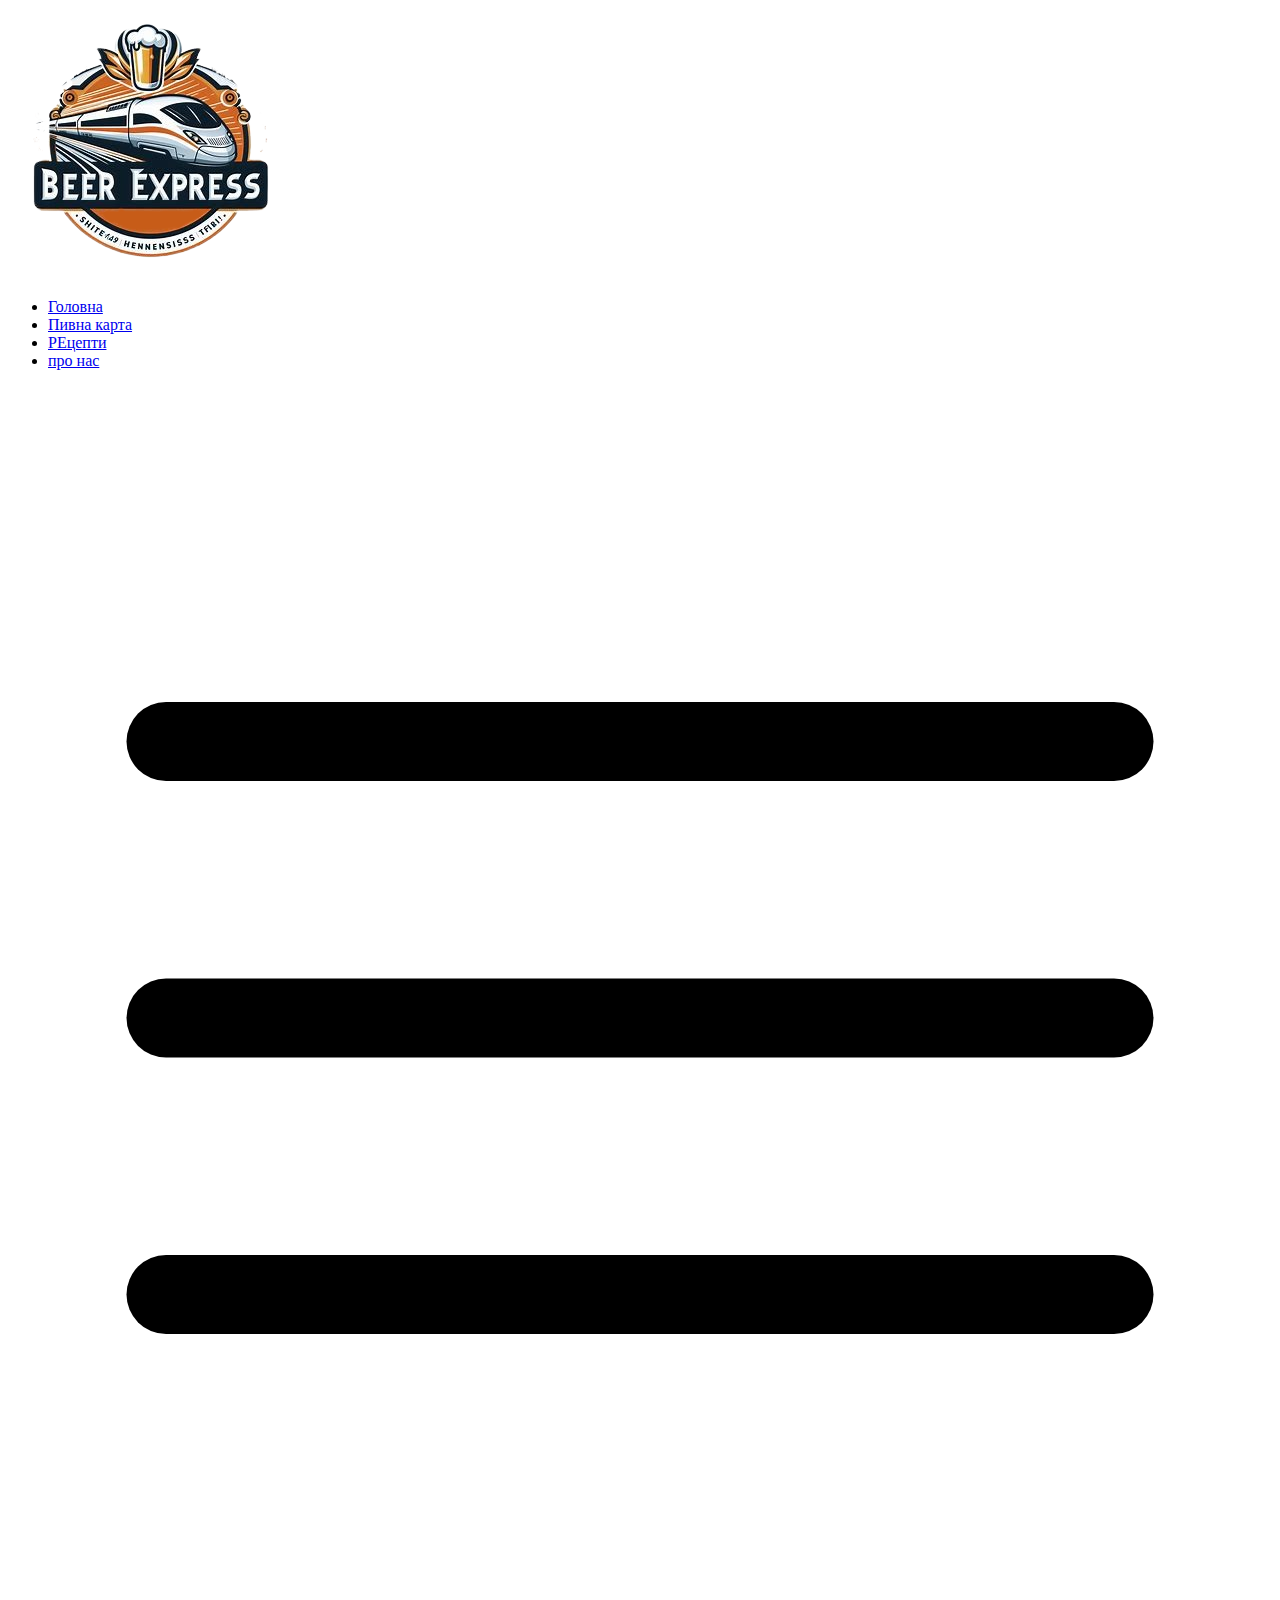
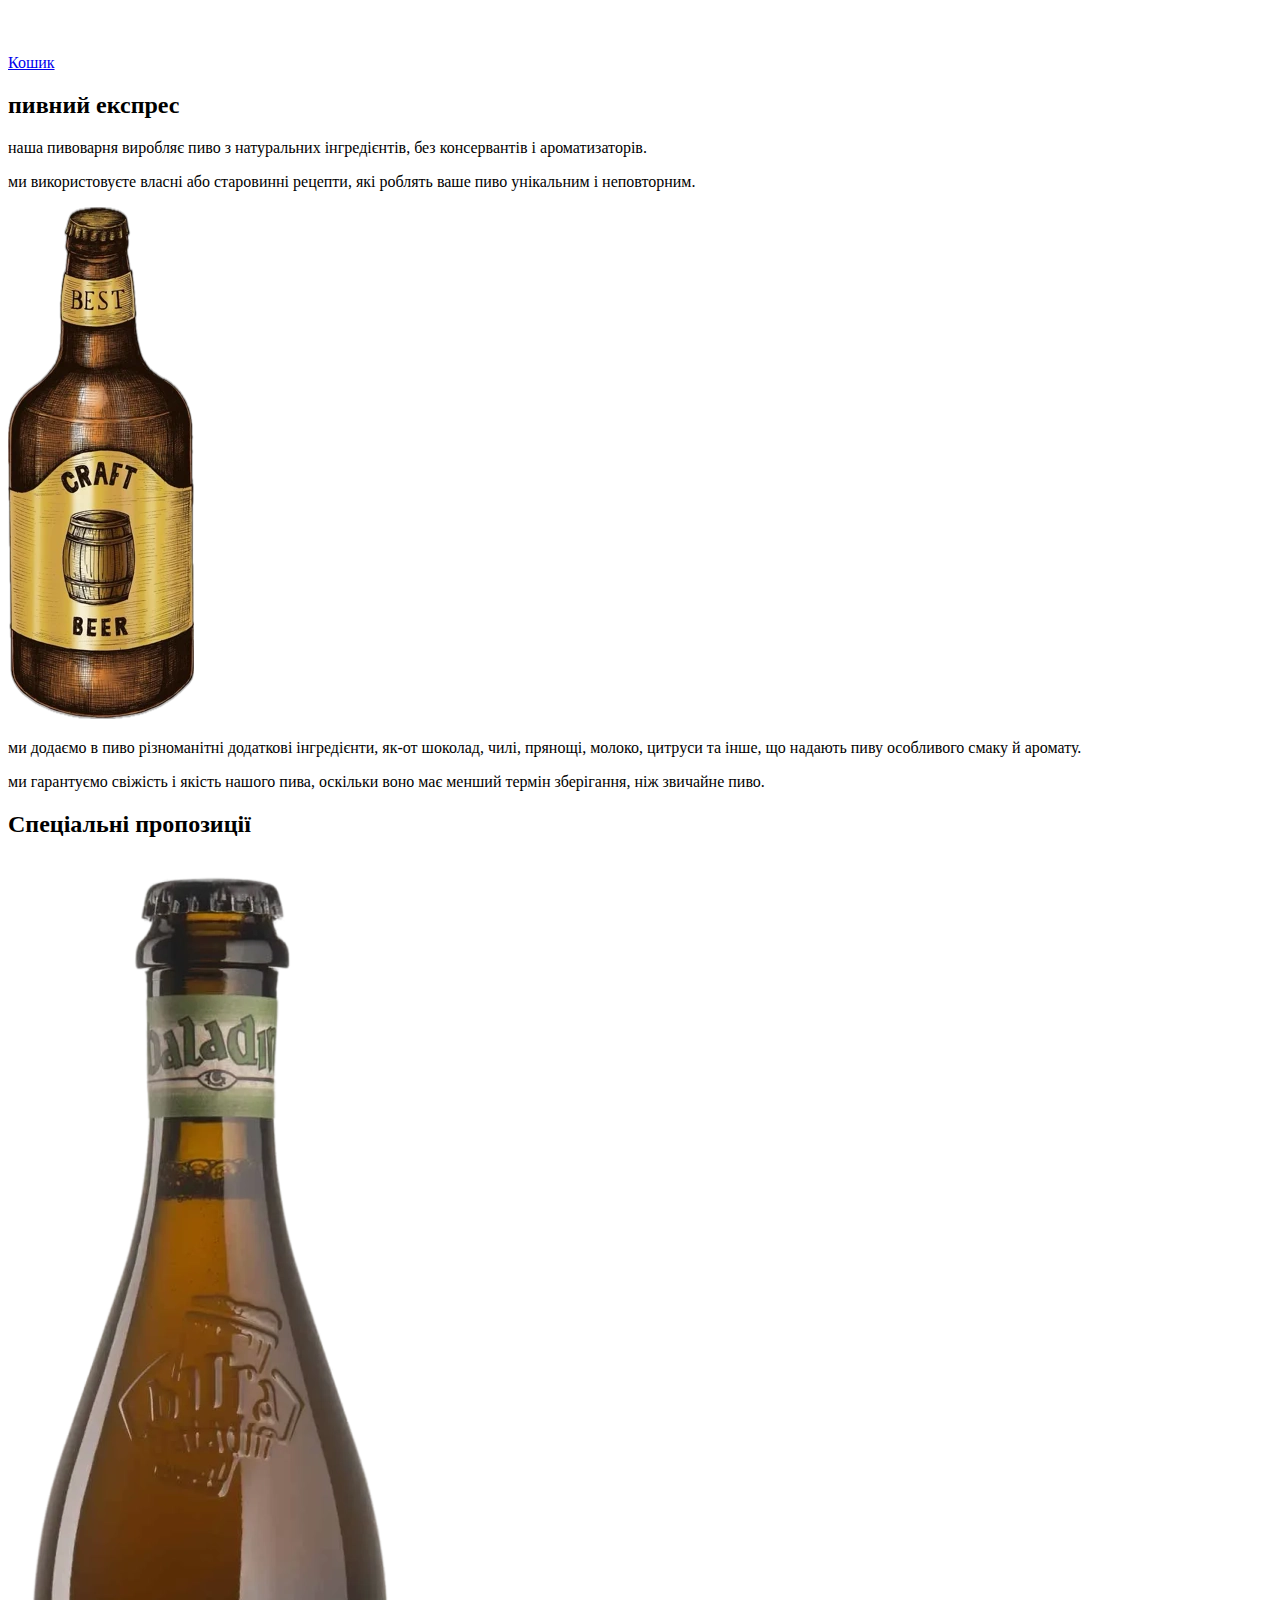
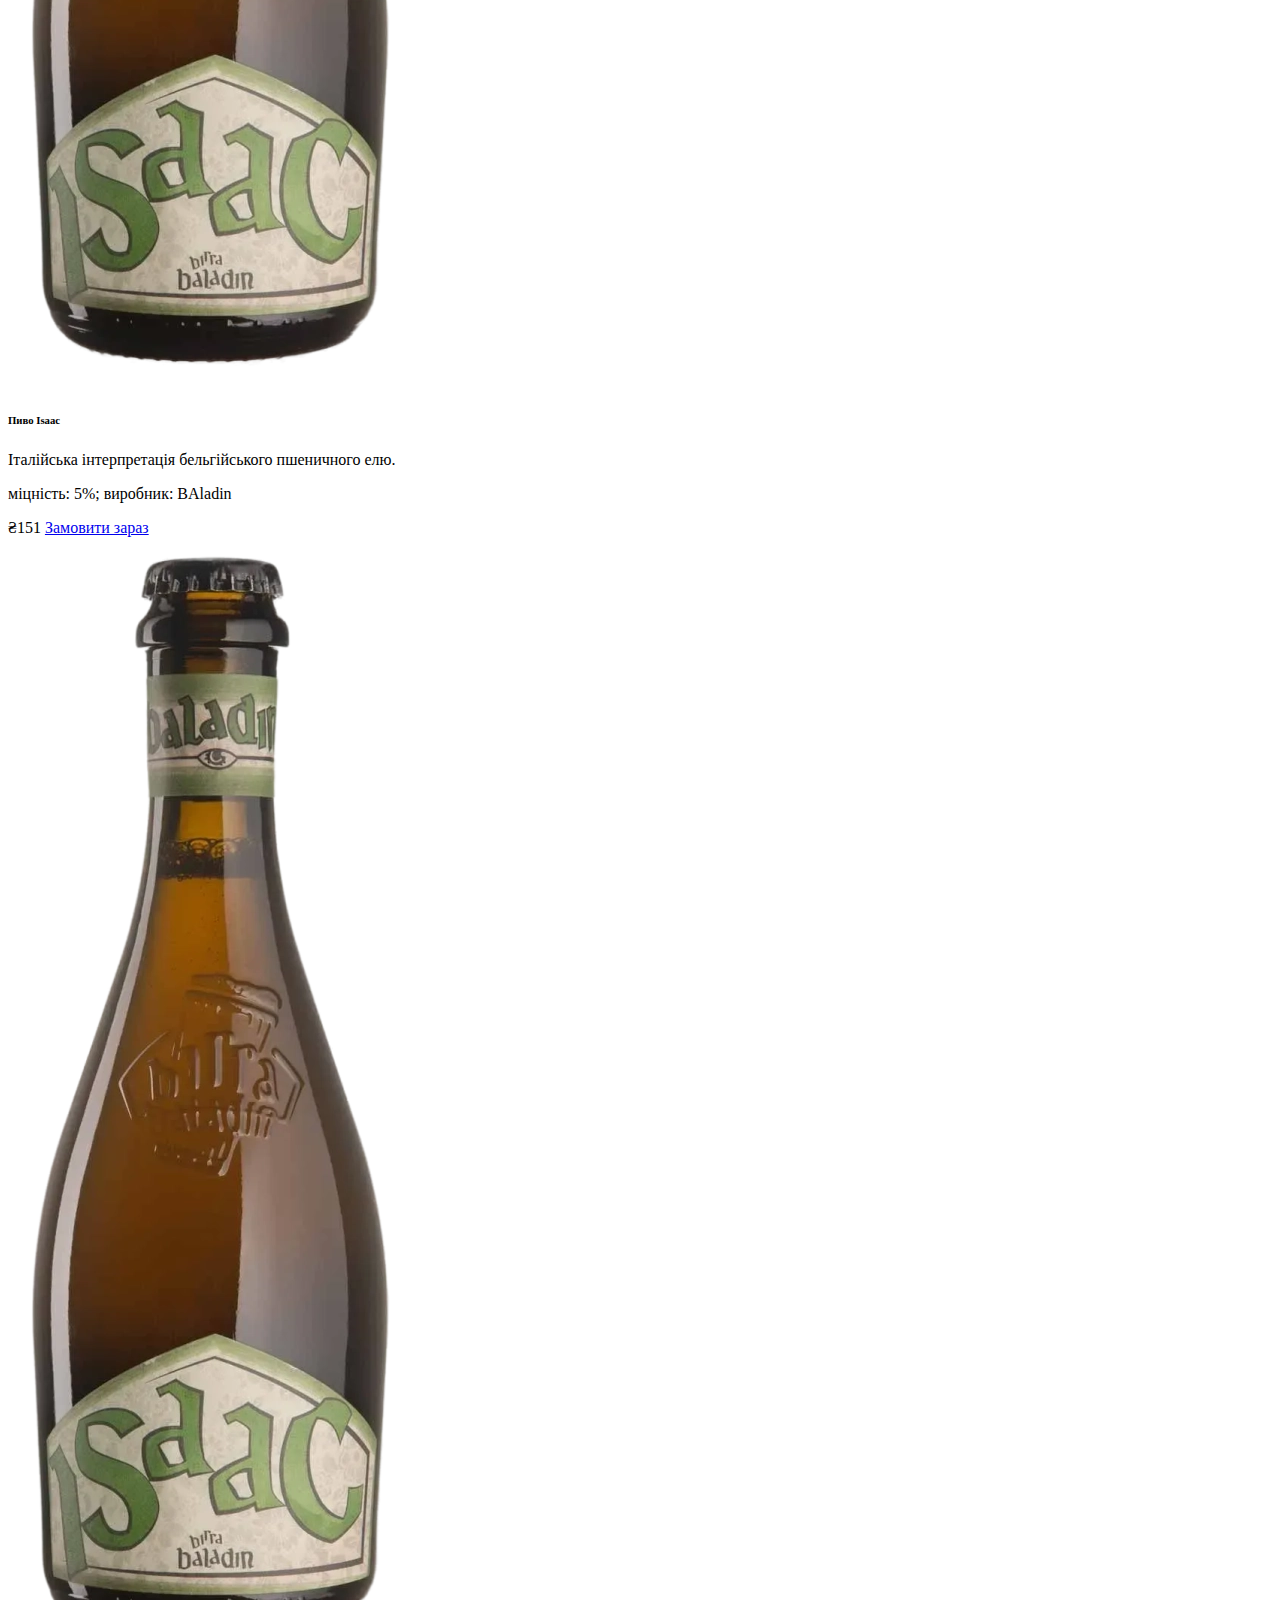
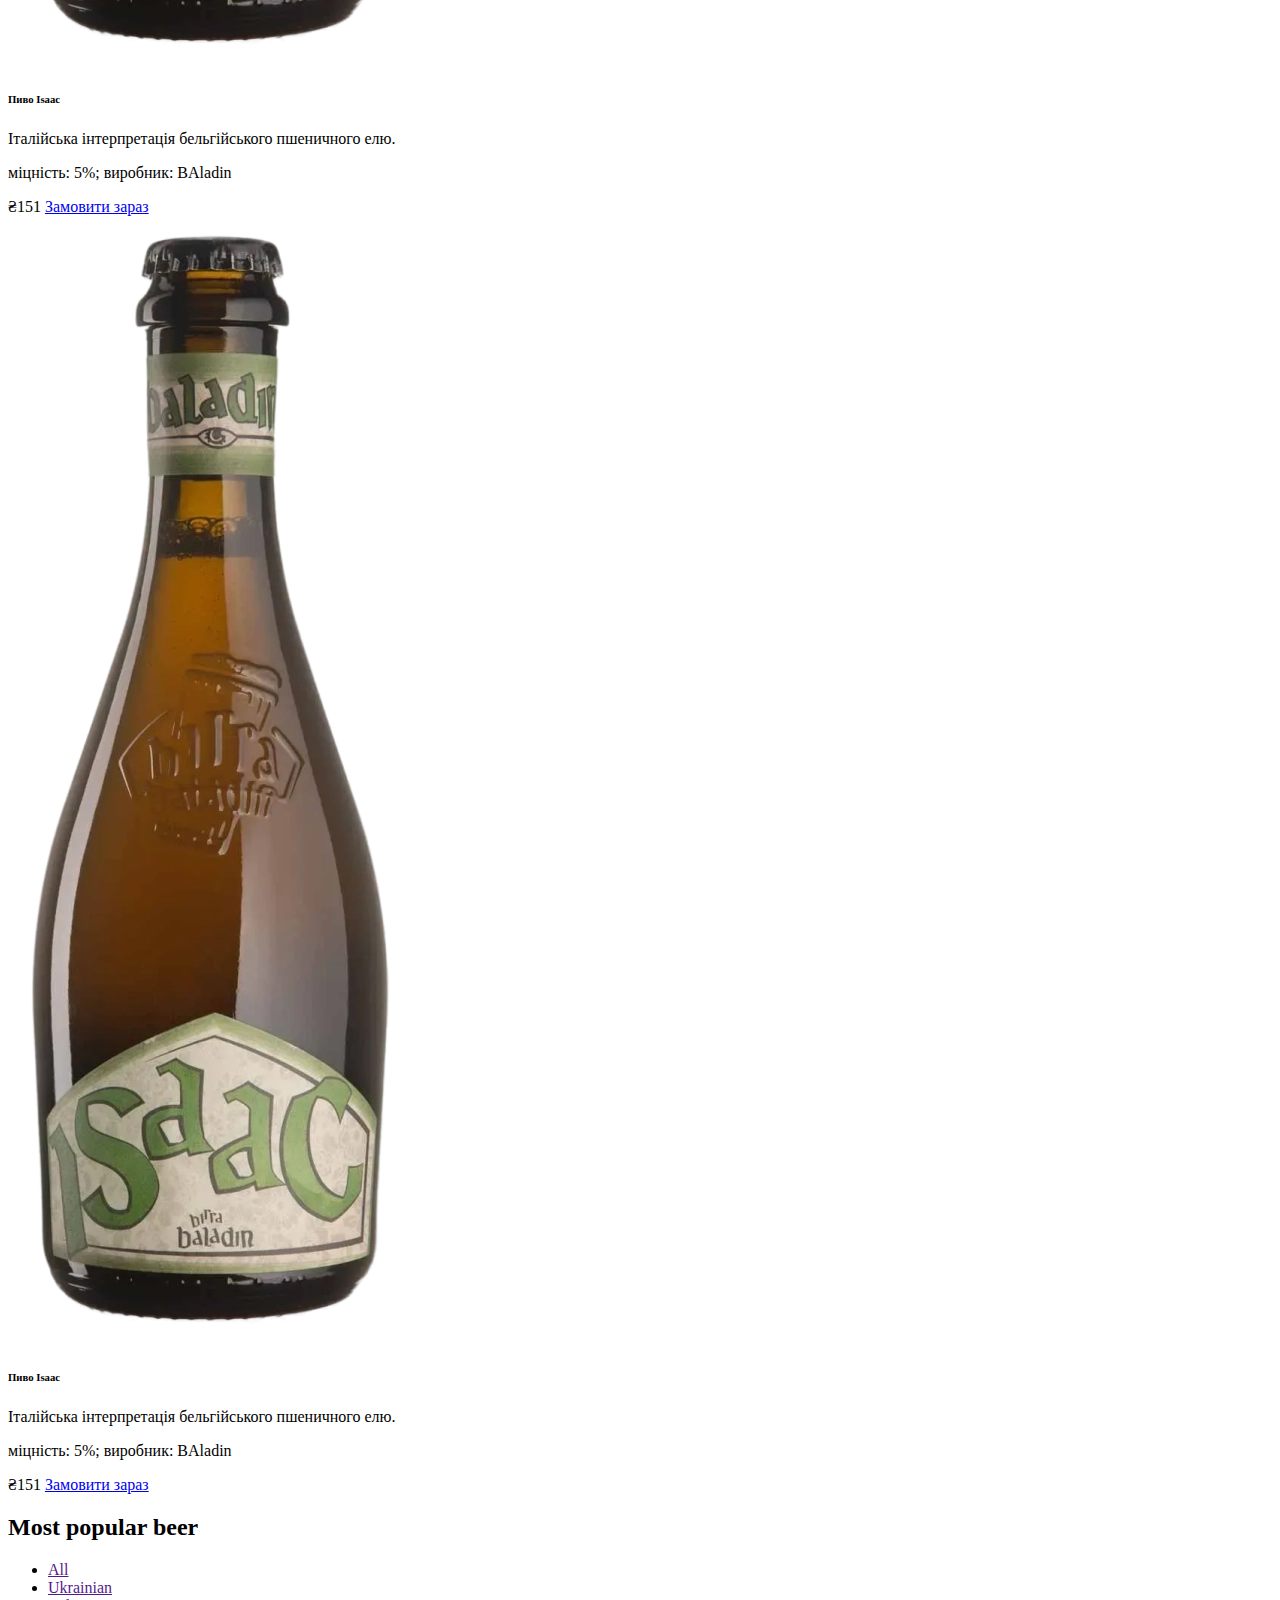
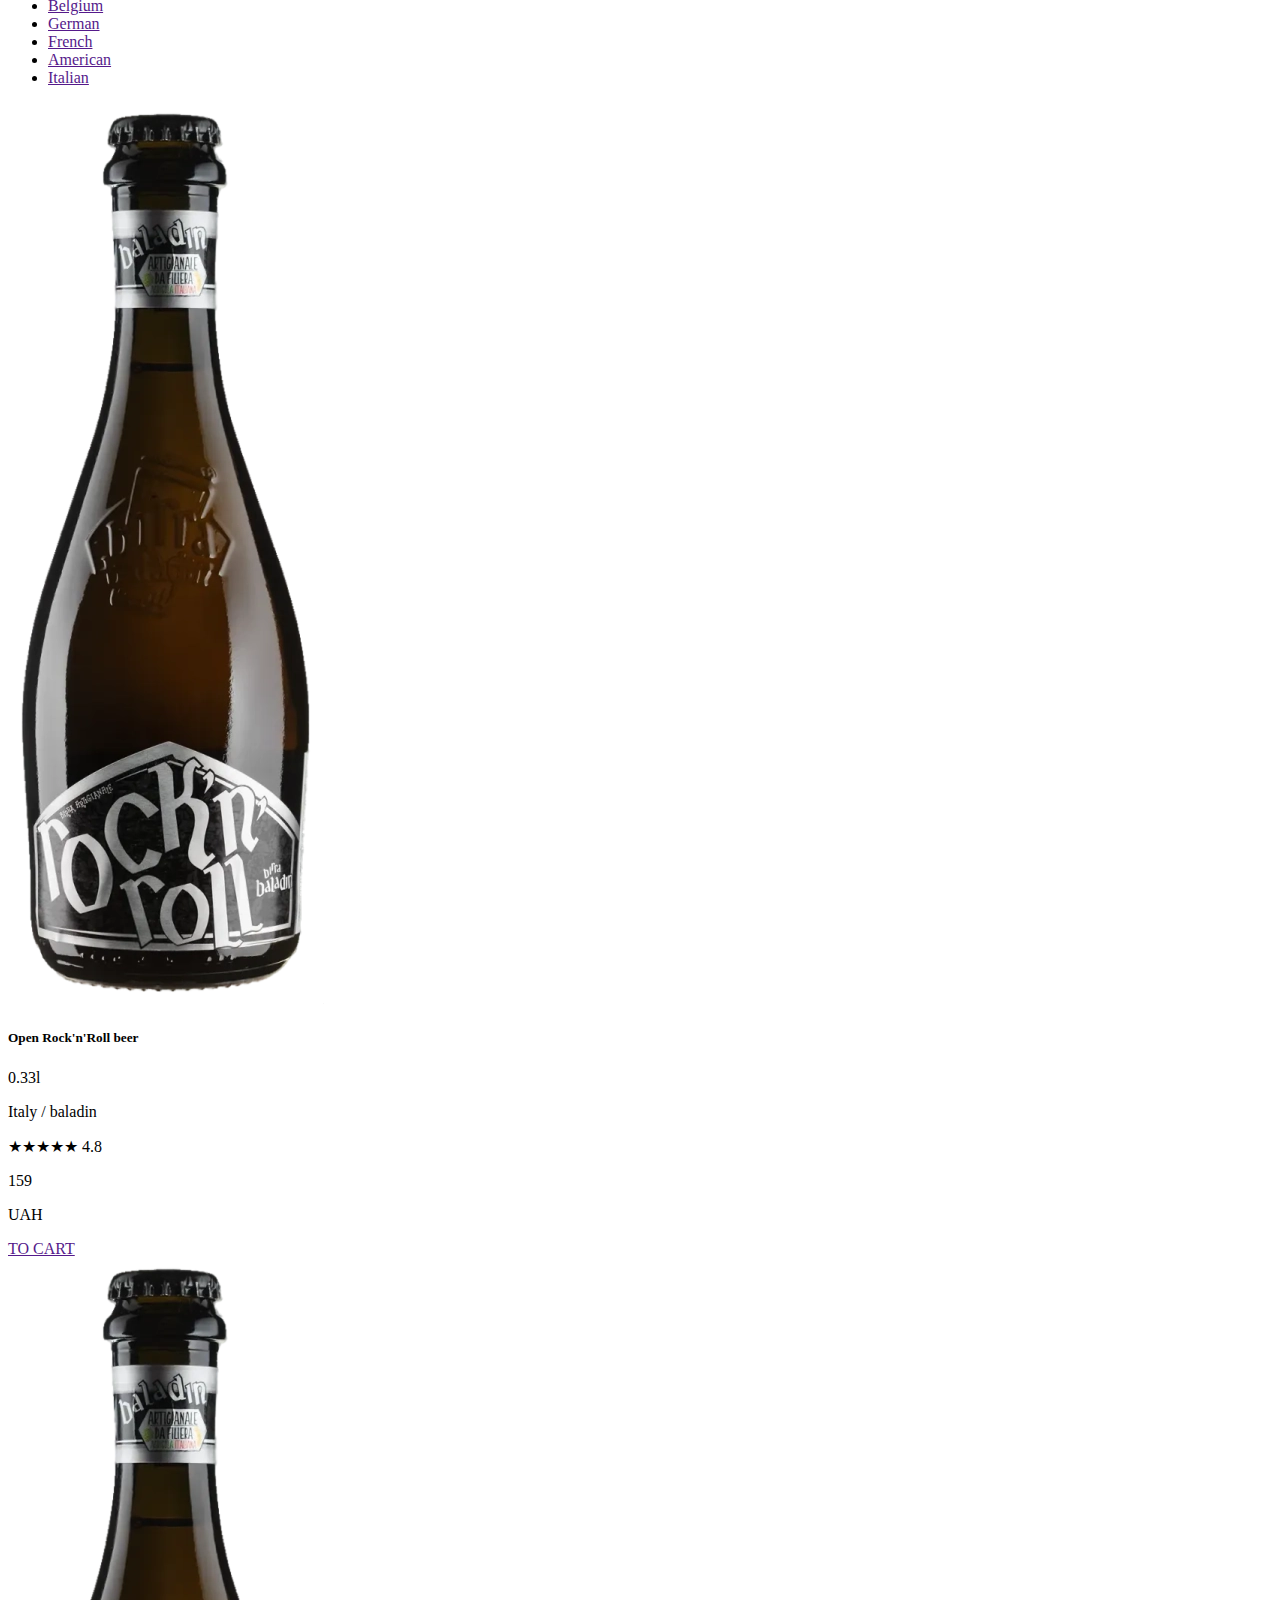
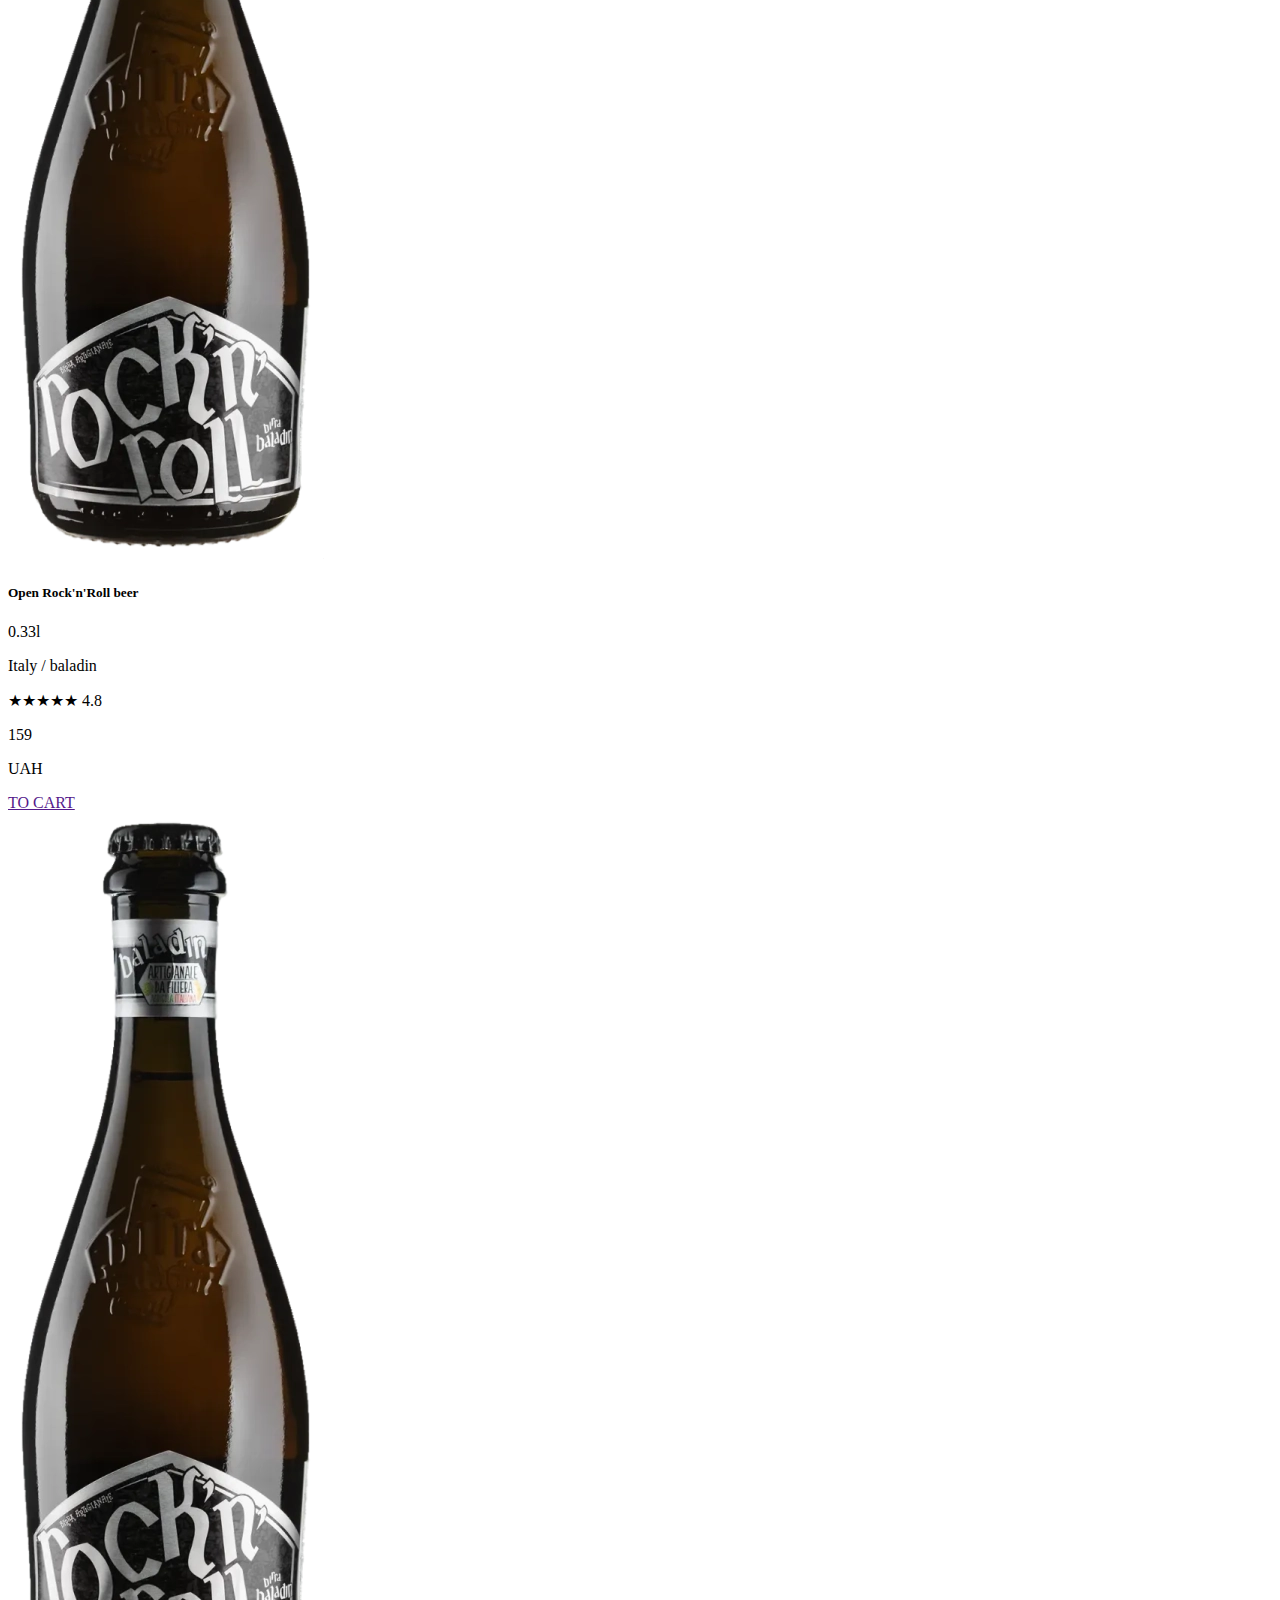
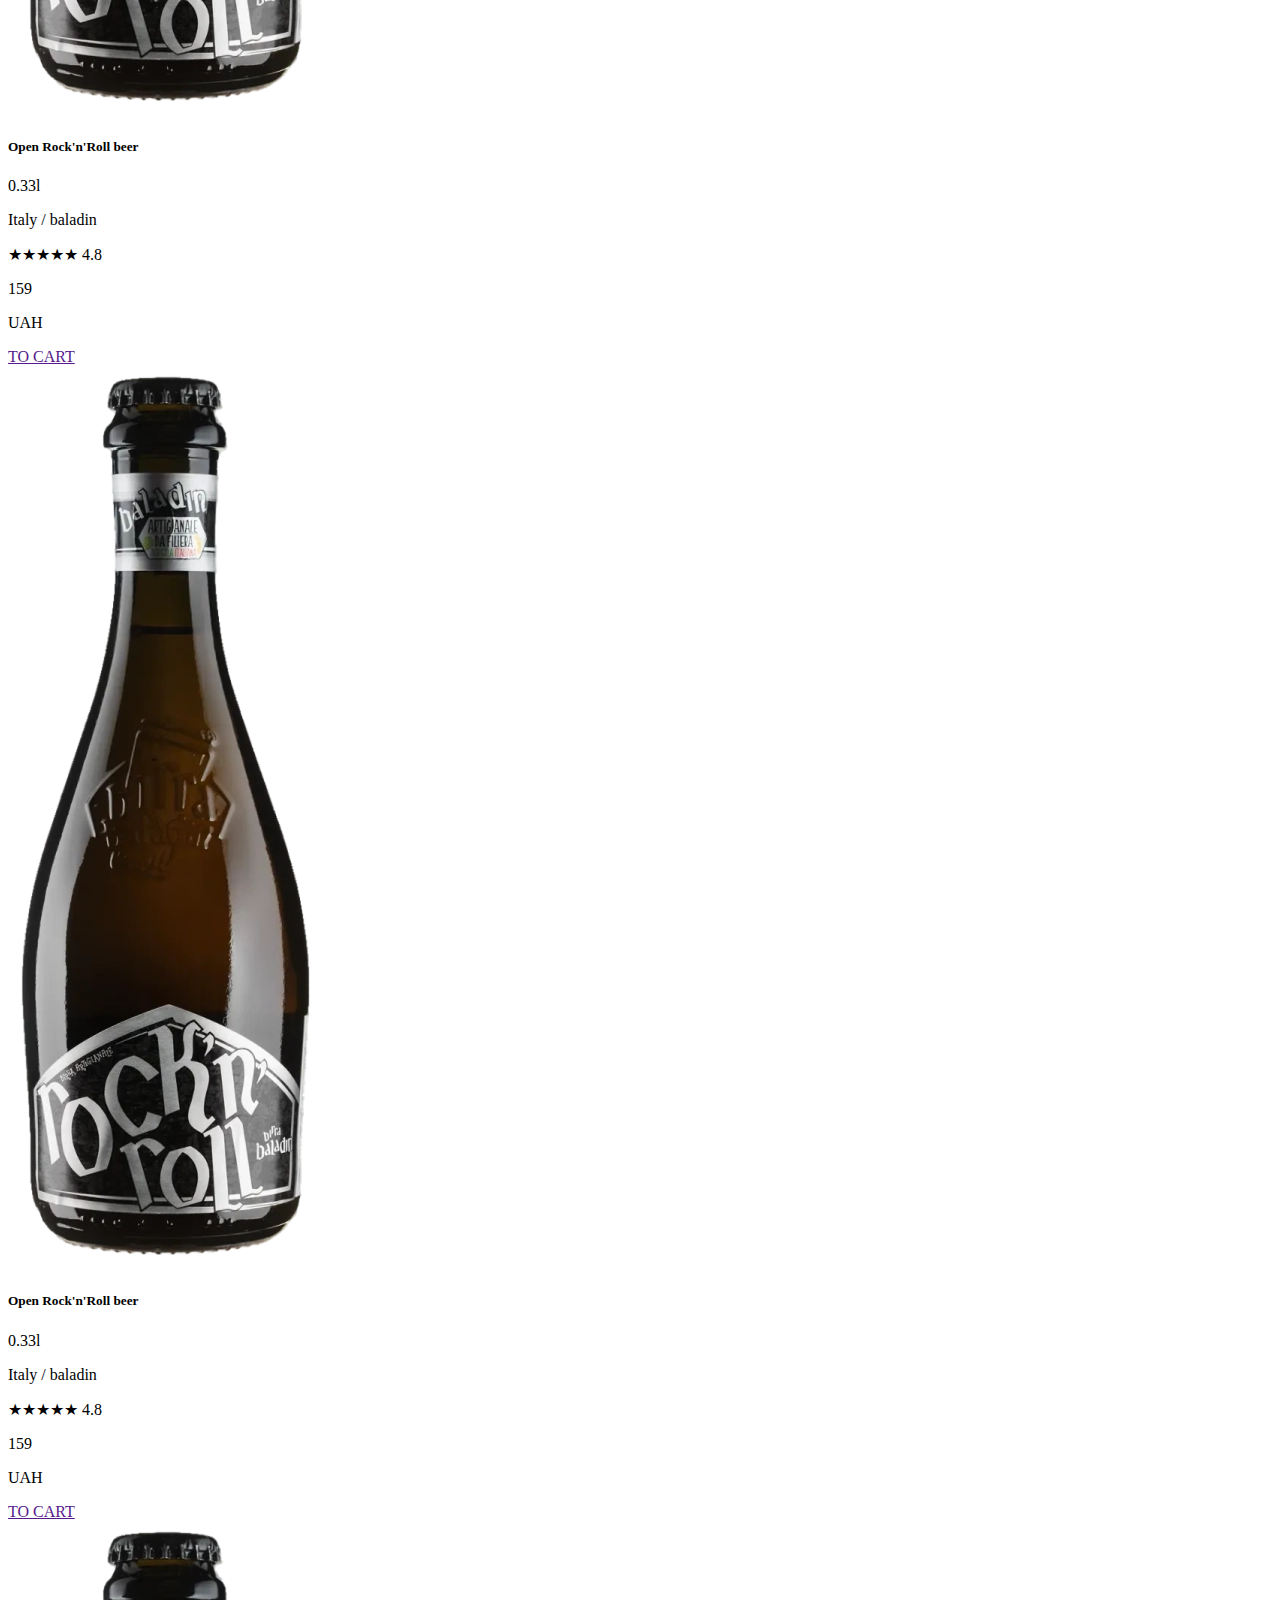
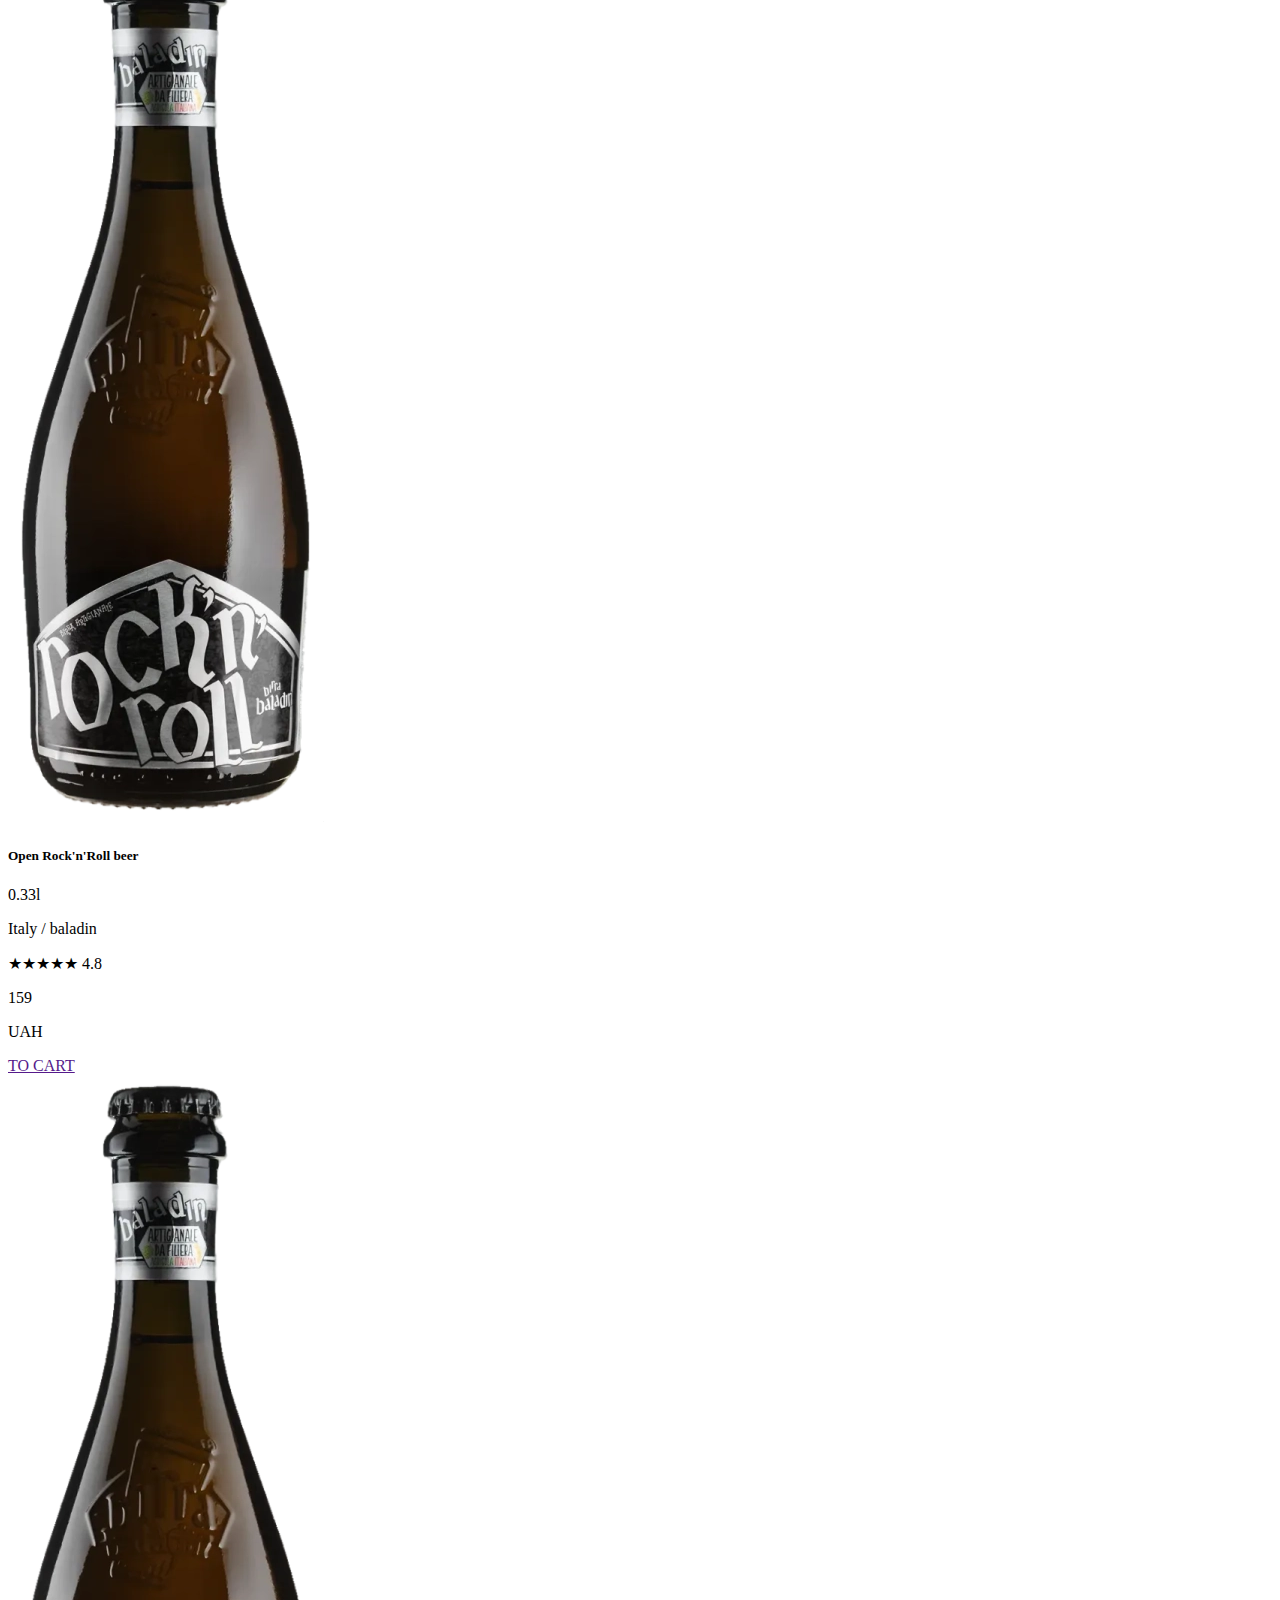
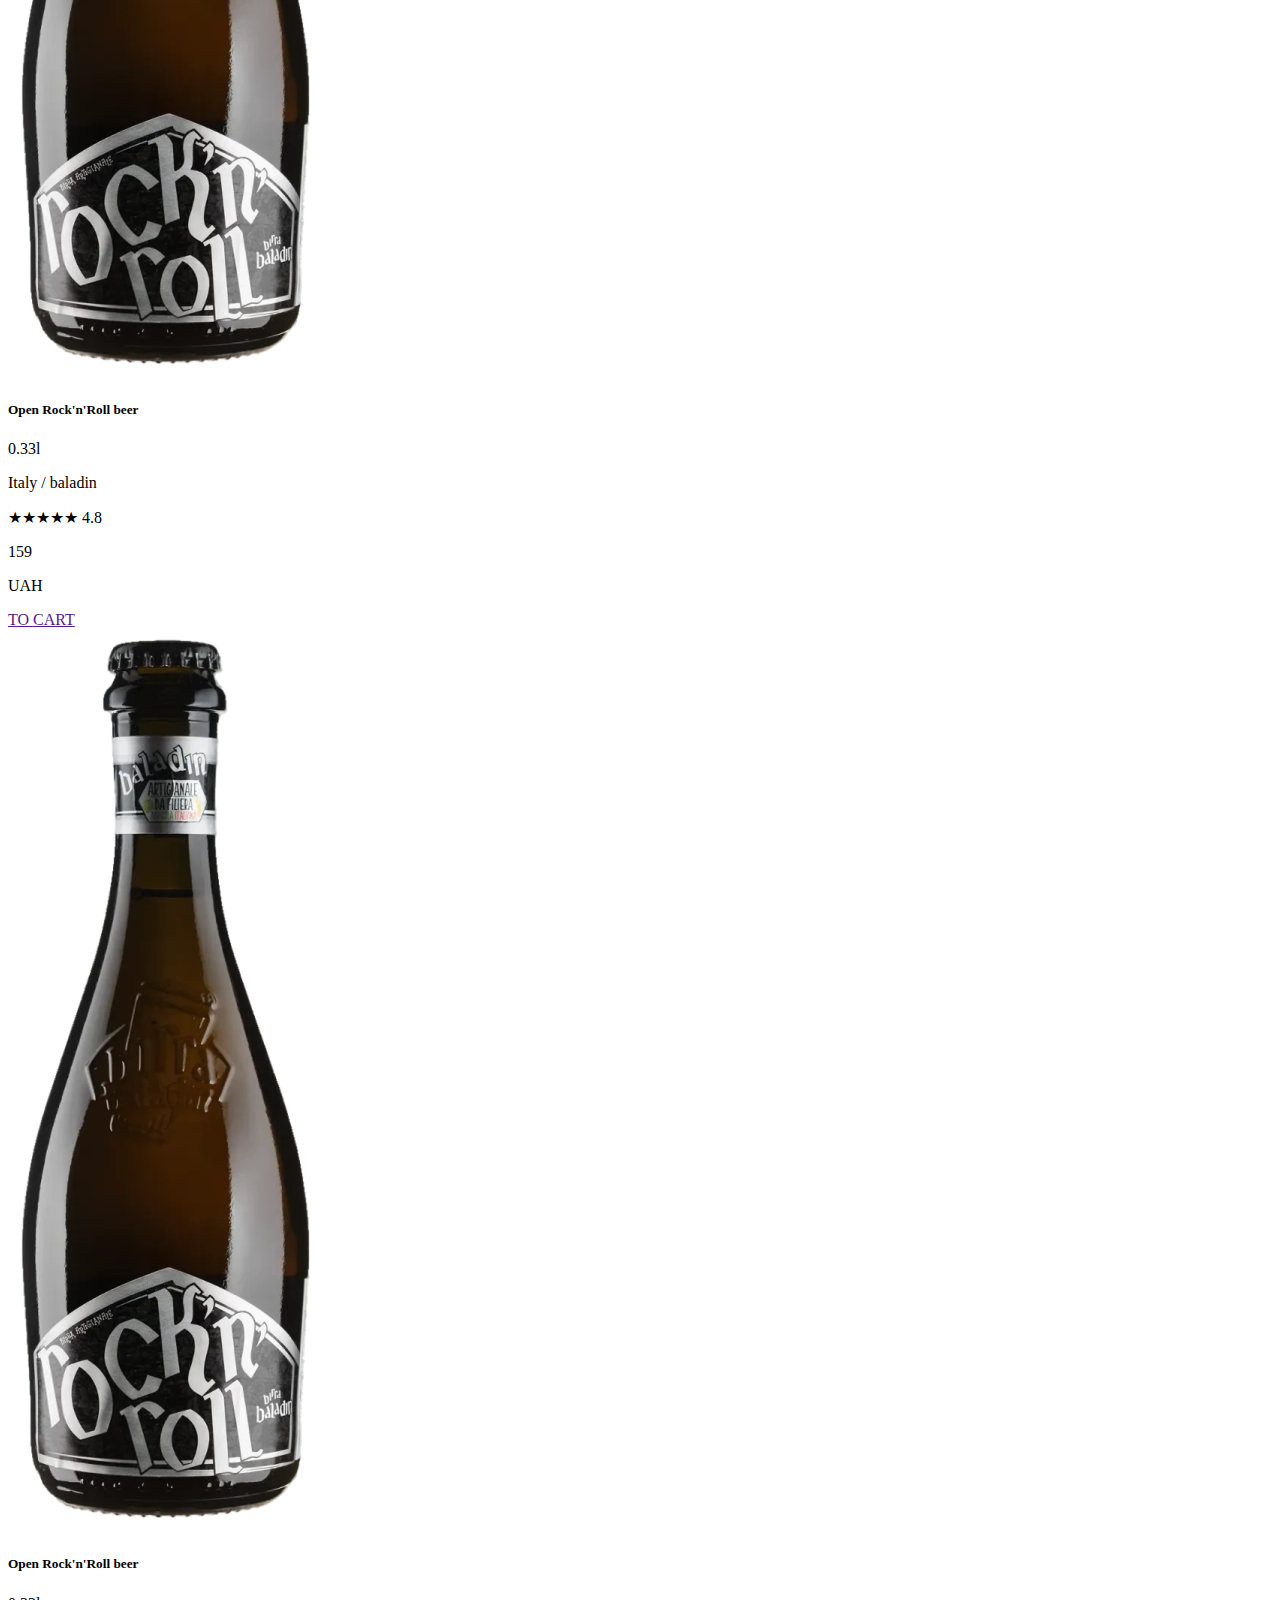
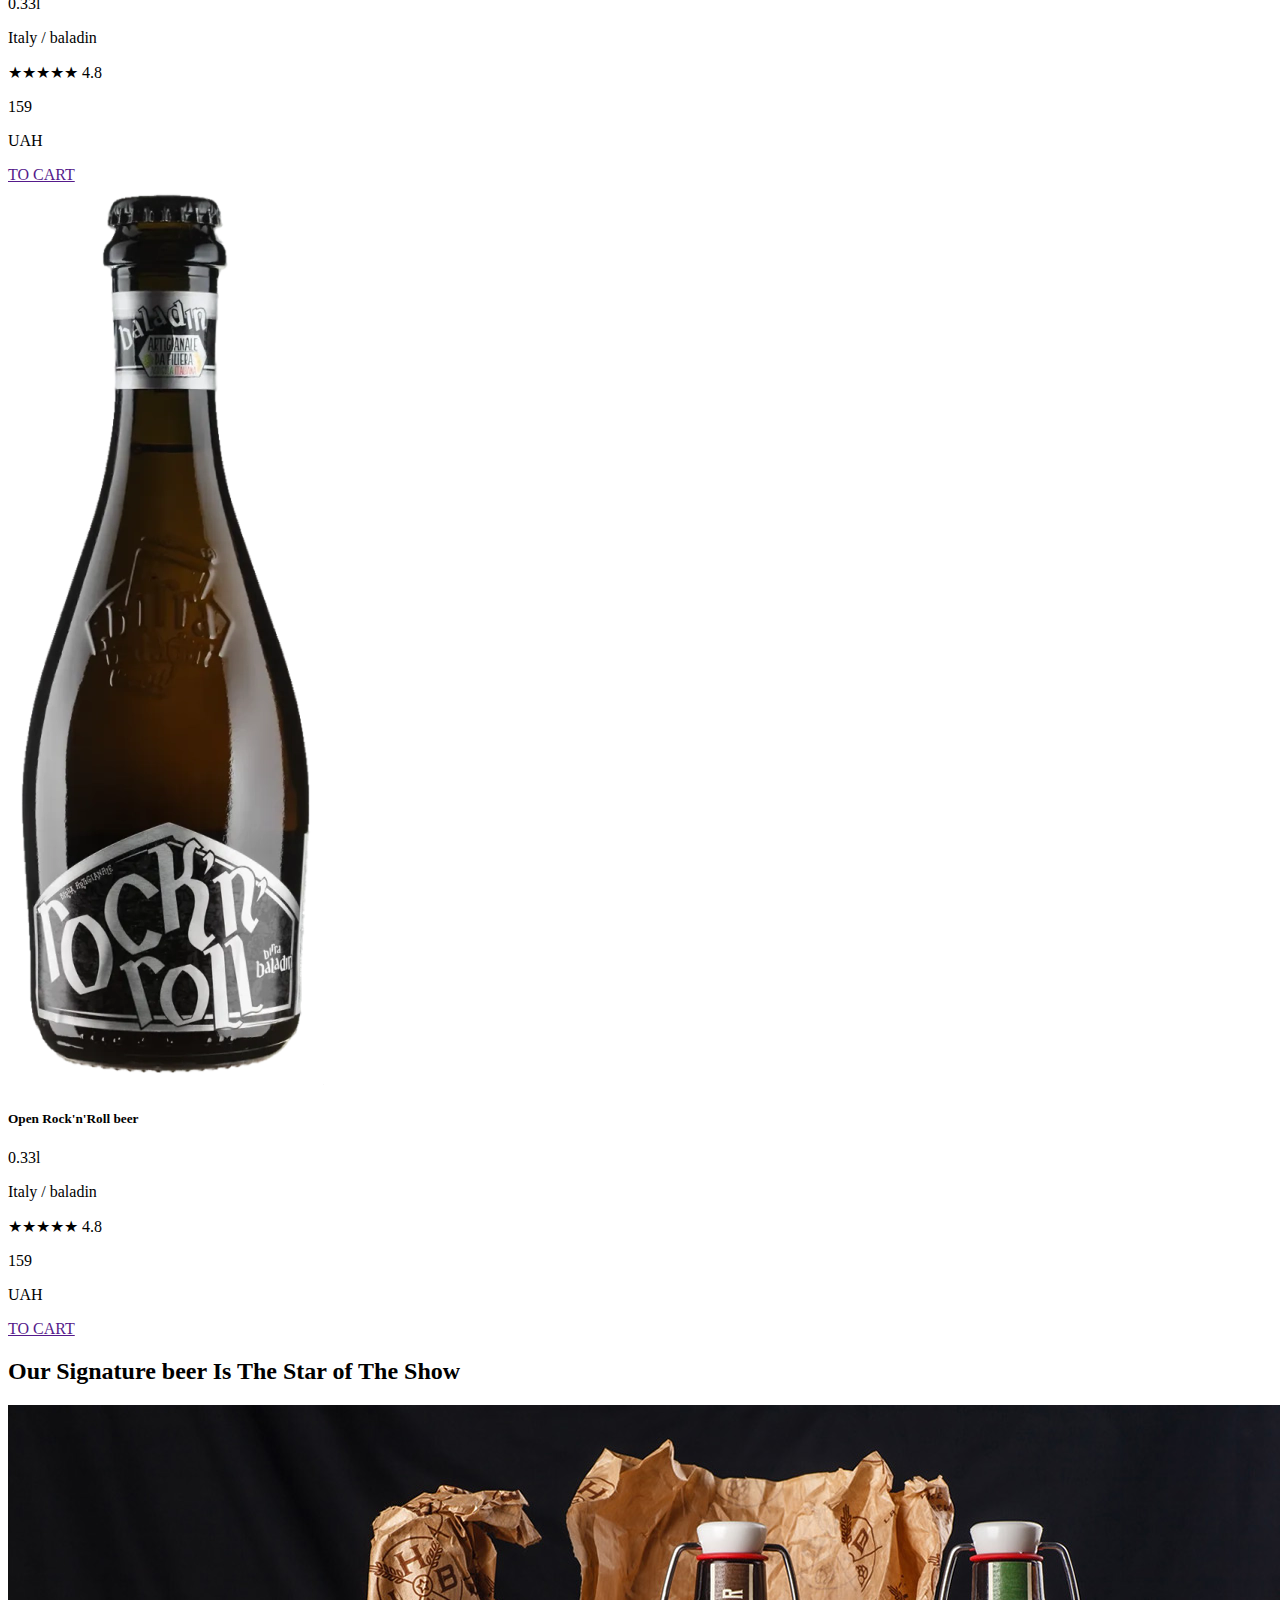
==== index.html @ 258b8ca7 "feat()--added-html-layout" ====
<!DOCTYPE html>
<html lang="en">

<head>
    <meta charset="UTF-8">
    <meta name="viewport" content="width=device-width, initial-scale=1.0">
    <link rel="stylesheet" href="styles/default.css">
    <link rel="stylesheet" href="styles/header.css">
    <link rel="stylesheet" href="styles/main.css">
    <link rel="stylesheet" href="styles/mainPage/main.aboutus.css">
    <link rel="stylesheet" href="styles/mainPage/main.offers.css">
    <link rel="stylesheet" href="styles/mainPage/main.shop.css">
    <link rel="stylesheet" href="styles/mainPage/main.images.css">
    <link rel="stylesheet" href="styles/footer.css">
    <title>Document</title>
</head>

<body>
    <header class="header wrapper">
        <div class="header__container">
            <div class="header__nav nav">
                <img src="assets/logo_train.png" alt="Logo" class="nav__image">
                <ul class="nav__menu">
                    <li class="nav__item">
                        <a href="http://127.0.0.1:5500/" class="nav__link">Головна</a>
                    </li>
                    <li class="nav__item">
                        <a href="/beers.html" class="nav__link">Пивна карта</a>
                    </li>
                    <li class="nav__item">
                        <a href="/recipes.html" class="nav__link">РЕцепти</a>
                    </li>
                    <li class="nav__item">
                        <a href="/aboutUs.html" class="nav__link">про нас</a>
                    </li>
                </ul>
            </div>
            <div class="header__actions">
                <a href="#" class="header__burger">
                    <img src="assets/burger.svg" alt="Menu">
                </a>
                <a href="#" class="header__button">Кошик</a>
            </div>
        </div>
    </header>
    <main class="main wrapper">

        <section class="main__aboutus aboutus">
            <h2 class="aboutus__title">пивний <span>експрес</span></h2>
            <div class="about-us">
                <div class="about-us__content">
                    <div class="about-us__left">
                        <div class="about-us__text about-us__text--one">
                            <p class="about-us__paragraph">
                                наша пивоварня виробляє пиво з натуральних інгредієнтів, без консервантів і
                                ароматизаторів.
                            </p>
                            <div class="about-us__line about-us__line--one"></div>
                        </div>
                        <div class="about-us__text about-us__text--two">
                            <p class="about-us__paragraph">
                                ми використовуєте власні або старовинні рецепти, які роблять ваше пиво унікальним і
                                неповторним.
                            </p>
                            <div class="about-us__line about-us__line--two"></div>
                        </div>
                    </div>
                    <img class="about-us__middle" src="assets/mainbeer.webp" alt="Beer Image">
                    <div class="about-us__right">
                        <div class="about-us__text about-us__text--three">
                            <p class="about-us__paragraph">
                                ми додаємо в пиво різноманітні додаткові інгредієнти, як-от шоколад, чилі, прянощі,
                                молоко, цитруси та інше, що надають пиву особливого смаку й аромату.
                            </p>
                            <div class="about-us__line about-us__line--three"></div>
                        </div>
                        <div class="about-us__text about-us__text--four">
                            <p class="about-us__paragraph">
                                ми гарантуємо свіжість і якість нашого пива, оскільки воно має менший термін зберігання,
                                ніж звичайне пиво.
                            </p>
                            <div class="about-us__line about-us__line--four"></div>
                        </div>
                    </div>
                </div>
            </div>
        </section>

        <section class="main__offers offers">
            <h2 class="offers__title">Спеціальні пропозиції</h2>
            <div class="offers__list">
                <div class="offers__item">
                    <div class="offers__info">
                        <img src="assets/beerOrderds.webp" alt="" class="offers__image">
                        <div class="offers__details">
                            <h6 class="offers__name">Пиво Isaac</h6>
                            <p class="offers__description">Італійська інтерпретація бельгійського пшеничного елю.</p>
                            <p class="offers__specs">міцність: 5%; виробник: BAladin</p>
                        </div>
                    </div>
                    <div class="offers__actions">
                        <span class="offers__price">₴151</span>
                        <a href="offer__actions__order" class="offers__order-link">Замовити зараз</a>
                    </div>
                </div>
                <div class="offers__item">
                    <div class="offers__info">
                        <img src="assets/beerOrderds.webp" alt="" class="offers__image">
                        <div class="offers__details">
                            <h6 class="offers__name">Пиво Isaac</h6>
                            <p class="offers__description">Італійська інтерпретація бельгійського пшеничного елю.</p>
                            <p class="offers__specs">міцність: 5%; виробник: BAladin</p>
                        </div>
                    </div>
                    <div class="offers__actions">
                        <span class="offers__price">₴151</span>
                        <a href="offer__actions__order" class="offers__order-link">Замовити зараз</a>
                    </div>
                </div>
                <div class="offers__item">
                    <div class="offers__info">
                        <img src="assets/beerOrderds.webp" alt="" class="offers__image">
                        <div class="offers__details">
                            <h6 class="offers__name">Пиво Isaac</h6>
                            <p class="offers__description">Італійська інтерпретація бельгійського пшеничного елю.</p>
                            <p class="offers__specs">міцність: 5%; виробник: BAladin</p>
                        </div>
                    </div>
                    <div class="offers__actions">
                        <span class="offers__price">₴151</span>
                        <a href="offer__actions__order" class="offers__order-link">Замовити зараз</a>
                    </div>
                </div>
            </div>
        </section>


        <section class="main__shop shop">
            <h2 class="shop__title">Most popular beer</h2>
            <ul class="shop__kinds kinds">
                <li class="kinds__item">
                    <a href="" class="kinds__link">All</a>
                </li>
                <li class="kinds__item">
                    <a href="" class="kinds__link">Ukrainian</a>
                </li>
                <li class="kinds__item">
                    <a href="" class="kinds__link">Belgium</a>
                </li>
                <li class="kinds__item">
                    <a href="" class="kinds__link">German</a>
                </li>
                <li class="kinds__item">
                    <a href="" class="kinds__link">French</a>
                </li>
                <li class="kinds__item">
                    <a href="" class="kinds__link">American</a>
                </li>
                <li class="kinds__item">
                    <a href="" class="kinds__link">Italian</a>
                </li>
            </ul>
            <div class="shop__products product">
                <div class="product__container">
                    <div class="product__wrapper">
                        <img src="assets/beerAgain.webp" alt="" class="product__image">
                        <h5 class="product__title">Open Rock'n'Roll beer</h5>
                        <p class="product__qty">0.33l</p>
                        <p class="product__region">Italy / baladin</p>
                        <span class="product__rate">★★★★★ <span>4.8</span></span>
                        <div class="product__actions">
                            <div class="product__price">
                                <p class="product__price__numbers">159</p>
                                <p class="product__price__currency">UAH</p>
                            </div>
                            <a href="" class="product__price__button">TO CART</a>
                        </div>
                    </div>
                </div>

                <div class="product__container">
                    <div class="product__wrapper">
                        <img src="assets/beerAgain.webp" alt="" class="product__image">
                        <h5 class="product__title">Open Rock'n'Roll beer</h5>
                        <p class="product__qty">0.33l</p>
                        <p class="product__region">Italy / baladin</p>
                        <span class="product__rate">★★★★★ <span>4.8</span></span>
                        <div class="product__actions">
                            <div class="product__price">
                                <p class="product__price__numbers">159</p>
                                <p class="product__price__currency">UAH</p>
                            </div>
                            <a href="" class="product__price__button">TO CART</a>
                        </div>
                    </div>
                </div>

                <div class="product__container">
                    <div class="product__wrapper">
                        <img src="assets/beerAgain.webp" alt="" class="product__image">
                        <h5 class="product__title">Open Rock'n'Roll beer</h5>
                        <p class="product__qty">0.33l</p>
                        <p class="product__region">Italy / baladin</p>
                        <span class="product__rate">★★★★★ <span>4.8</span></span>
                        <div class="product__actions">
                            <div class="product__price">
                                <p class="product__price__numbers">159</p>
                                <p class="product__price__currency">UAH</p>
                            </div>
                            <a href="" class="product__price__button">TO CART</a>
                        </div>
                    </div>
                </div>

                <div class="product__container">
                    <div class="product__wrapper">
                        <img src="assets/beerAgain.webp" alt="" class="product__image">
                        <h5 class="product__title">Open Rock'n'Roll beer</h5>
                        <p class="product__qty">0.33l</p>
                        <p class="product__region">Italy / baladin</p>
                        <span class="product__rate">★★★★★ <span>4.8</span></span>
                        <div class="product__actions">
                            <div class="product__price">
                                <p class="product__price__numbers">159</p>
                                <p class="product__price__currency">UAH</p>
                            </div>
                            <a href="" class="product__price__button">TO CART</a>
                        </div>
                    </div>
                </div>

                <div class="product__container">
                    <div class="product__wrapper">
                        <img src="assets/beerAgain.webp" alt="" class="product__image">
                        <h5 class="product__title">Open Rock'n'Roll beer</h5>
                        <p class="product__qty">0.33l</p>
                        <p class="product__region">Italy / baladin</p>
                        <span class="product__rate">★★★★★ <span>4.8</span></span>
                        <div class="product__actions">
                            <div class="product__price">
                                <p class="product__price__numbers">159</p>
                                <p class="product__price__currency">UAH</p>
                            </div>
                            <a href="" class="product__price__button">TO CART</a>
                        </div>
                    </div>
                </div>

                <div class="product__container">
                    <div class="product__wrapper">
                        <img src="assets/beerAgain.webp" alt="" class="product__image">
                        <h5 class="product__title">Open Rock'n'Roll beer</h5>
                        <p class="product__qty">0.33l</p>
                        <p class="product__region">Italy / baladin</p>
                        <span class="product__rate">★★★★★ <span>4.8</span></span>
                        <div class="product__actions">
                            <div class="product__price">
                                <p class="product__price__numbers">159</p>
                                <p class="product__price__currency">UAH</p>
                            </div>
                            <a href="" class="product__price__button">TO CART</a>
                        </div>
                    </div>
                </div>

                <div class="product__container">
                    <div class="product__wrapper">
                        <img src="assets/beerAgain.webp" alt="" class="product__image">
                        <h5 class="product__title">Open Rock'n'Roll beer</h5>
                        <p class="product__qty">0.33l</p>
                        <p class="product__region">Italy / baladin</p>
                        <span class="product__rate">★★★★★ <span>4.8</span></span>
                        <div class="product__actions">
                            <div class="product__price">
                                <p class="product__price__numbers">159</p>
                                <p class="product__price__currency">UAH</p>
                            </div>
                            <a href="" class="product__price__button">TO CART</a>
                        </div>
                    </div>
                </div>

                <div class="product__container">
                    <div class="product__wrapper">
                        <img src="assets/beerAgain.webp" alt="" class="product__image">
                        <h5 class="product__title">Open Rock'n'Roll beer</h5>
                        <p class="product__qty">0.33l</p>
                        <p class="product__region">Italy / baladin</p>
                        <span class="product__rate">★★★★★ <span>4.8</span></span>
                        <div class="product__actions">
                            <div class="product__price">
                                <p class="product__price__numbers">159</p>
                                <p class="product__price__currency">UAH</p>
                            </div>
                            <a href="" class="product__price__button">TO CART</a>
                        </div>
                    </div>
                </div>
        </section>

        <section class="main__images images">
            <h2 class="images__title">Our Signature beer Is The Star of The Show</h2>
            <div class="images__template">
                <img src="assets/imageFirst.png" alt="beer" class="images__img">
                <img src="assets/imageSecond.png" alt="more beer" class="images__img">
                <img src="assets/imagesThird.png" alt="omg another image of beer" class="images__img">
                <img src="assets/imageFourth.png" alt="i want more beer" class="images__img"">
                <img src=" assets/imageFifth.png" alt="pls beer" class="images__img">
                <img src="assets/imageSix.png" alt="be" class="images__img">
            </div>
        </section>

        <section class="main__delivering"></section>

    </main>
    <footer class="footer">
        <div class="footer__info wrapper">
            <ul>
                <li>
                    <a href="">about us</a>
                </li>
                <li>
                    <a href="">Blog</a>
                </li>
                <li>
                    <a href="">gallery</a>
                </li>
                <li>
                    <a href="">contact</a>
                </li>
            </ul>
        </div>
    </footer>
</body>

</html>
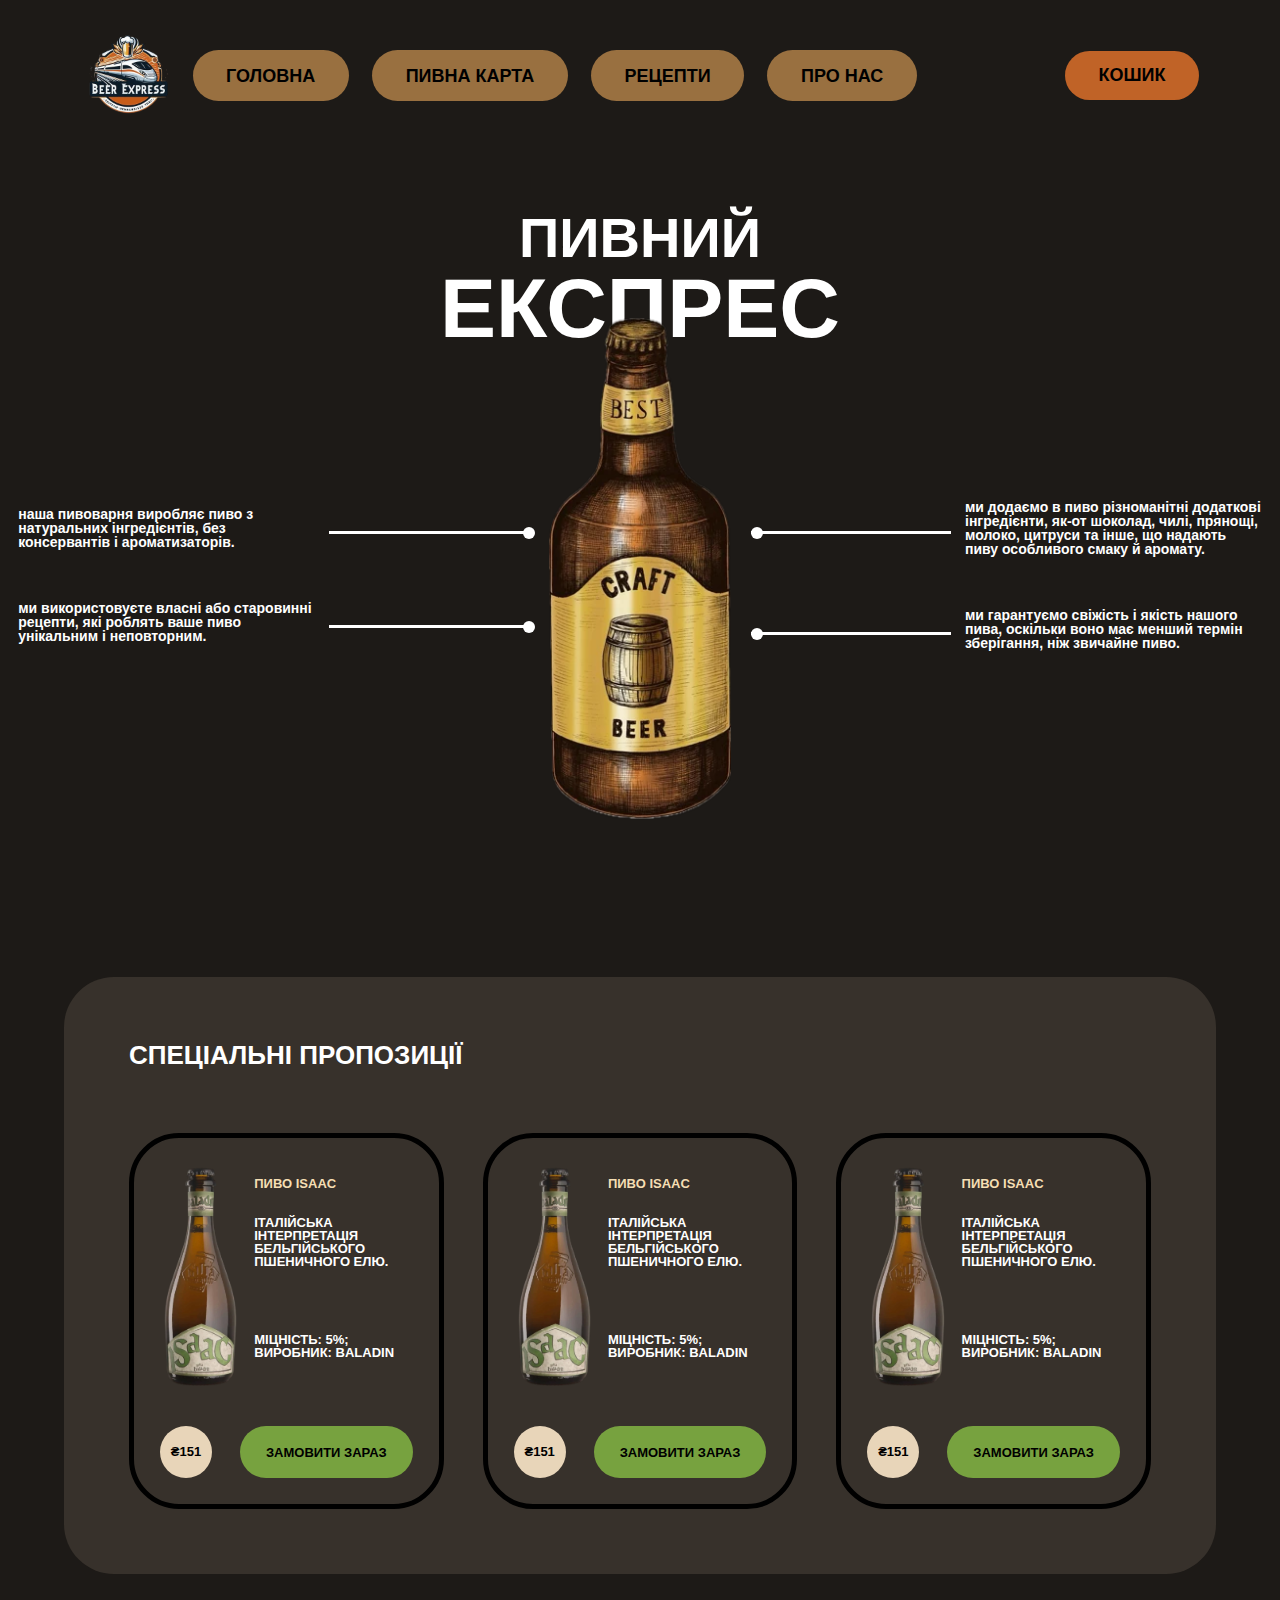
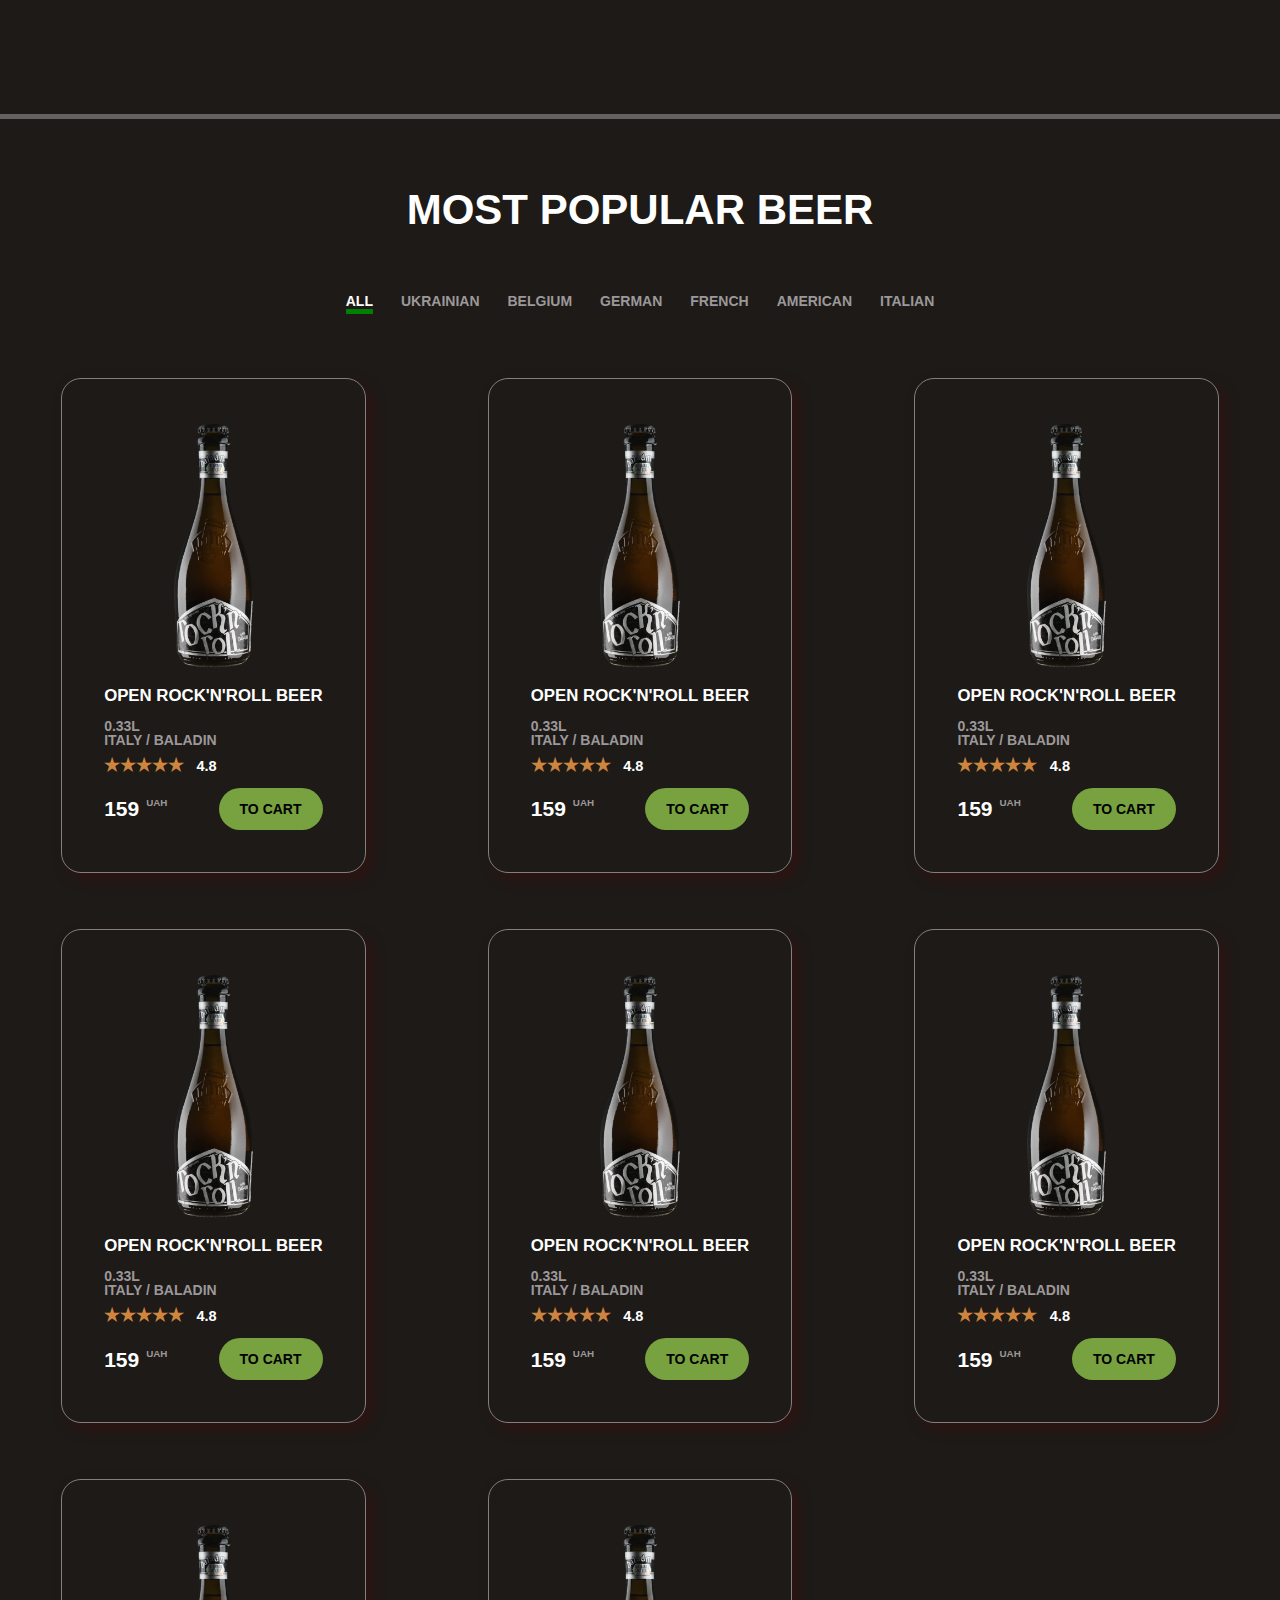
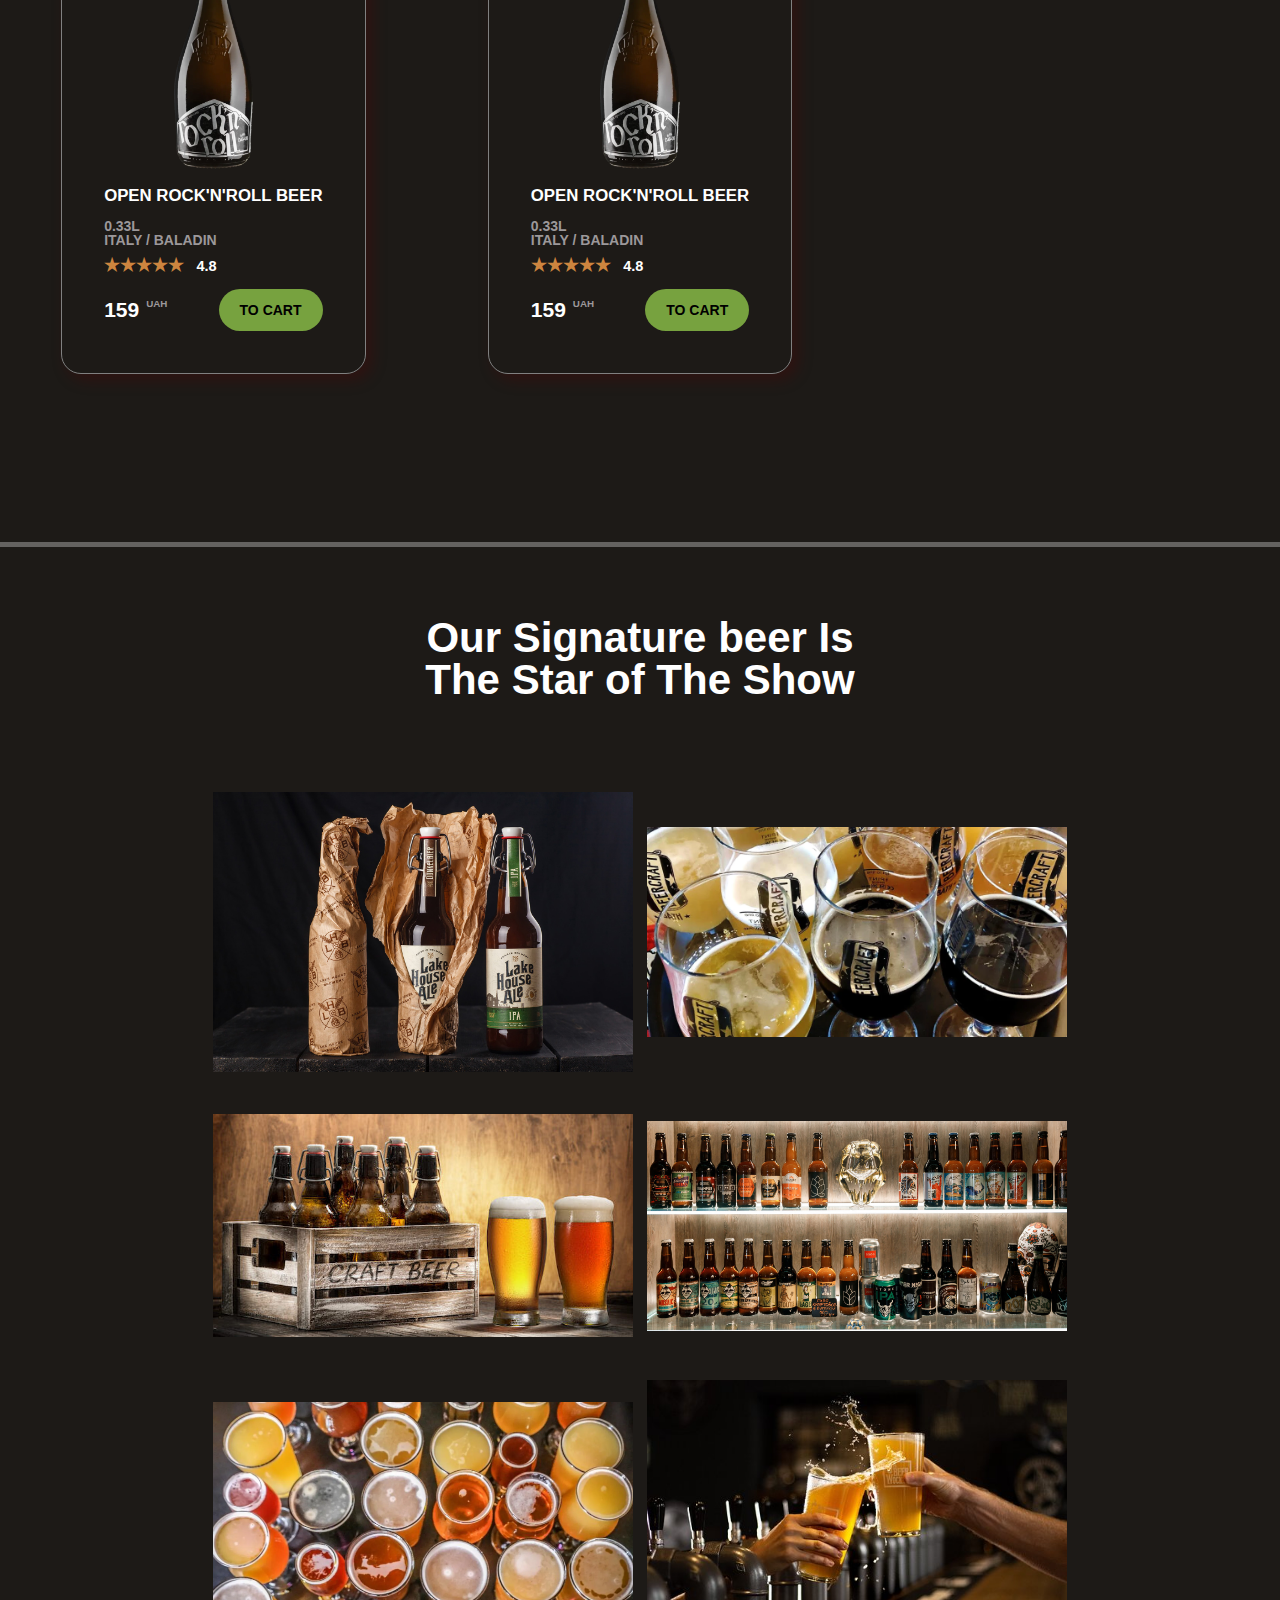
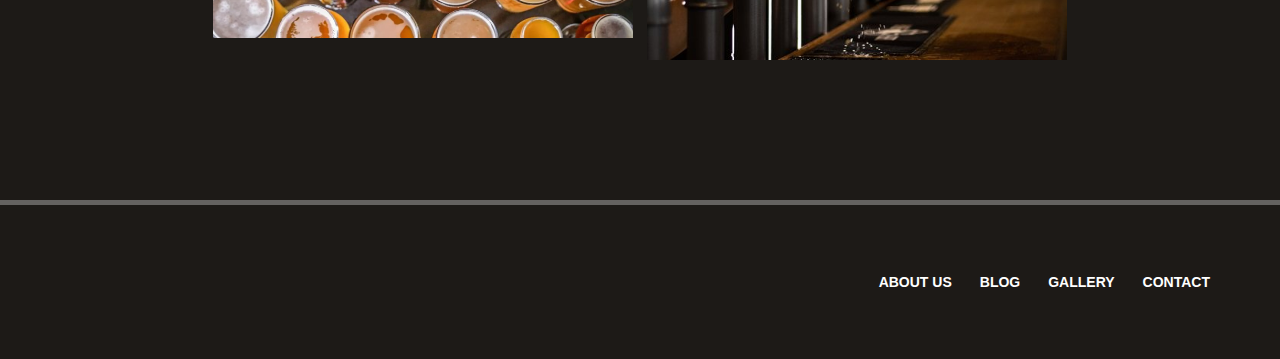
==== commit 1826ffc7: "fix()--links" ====
--- a/index.html
+++ b/index.html
@@ -22,16 +22,16 @@
                 <img src="assets/logo_train.png" alt="Logo" class="nav__image">
                 <ul class="nav__menu">
                     <li class="nav__item">
-                        <a href="http://127.0.0.1:5500/" class="nav__link">Головна</a>
+                        <a href="/" class="nav__link">Головна</a>
                     </li>
                     <li class="nav__item">
-                        <a href="/beers.html" class="nav__link">Пивна карта</a>
+                        <a href="./beers.html" class="nav__link">Пивна карта</a>
                     </li>
                     <li class="nav__item">
-                        <a href="/recipes.html" class="nav__link">РЕцепти</a>
+                        <a href="./recipes.html" class="nav__link">РЕцепти</a>
                     </li>
                     <li class="nav__item">
-                        <a href="/aboutUs.html" class="nav__link">про нас</a>
+                        <a href="./aboutUs.html" class="nav__link">про нас</a>
                     </li>
                 </ul>
             </div>
@@ -100,7 +100,7 @@
                     </div>
                     <div class="offers__actions">
                         <span class="offers__price">₴151</span>
-                        <a href="offer__actions__order" class="offers__order-link">Замовити зараз</a>
+                        <a href="#" class="offers__order-link">Замовити зараз</a>
                     </div>
                 </div>
                 <div class="offers__item">
@@ -114,7 +114,7 @@
                     </div>
                     <div class="offers__actions">
                         <span class="offers__price">₴151</span>
-                        <a href="offer__actions__order" class="offers__order-link">Замовити зараз</a>
+                        <a href="#" class="offers__order-link">Замовити зараз</a>
                     </div>
                 </div>
                 <div class="offers__item">
@@ -128,7 +128,7 @@
                     </div>
                     <div class="offers__actions">
                         <span class="offers__price">₴151</span>
-                        <a href="offer__actions__order" class="offers__order-link">Замовити зараз</a>
+                        <a href="#" class="offers__order-link">Замовити зараз</a>
                     </div>
                 </div>
             </div>
@@ -317,7 +317,7 @@
         <div class="footer__info wrapper">
             <ul>
                 <li>
-                    <a href="">about us</a>
+                    <a href="./aboutUs.html">about us</a>
                 </li>
                 <li>
                     <a href="">Blog</a>
--- a/styles/default.css
+++ b/styles/default.css
@@ -0,0 +1,63 @@
+*,
+*::before,
+*::after {
+    padding: 0;
+    margin: 0;
+    border: 0;
+    box-sizing: border-box;
+}
+a{
+    text-decoration: none;
+}
+ul,
+ol,
+li {
+    list-style: none;
+}
+img {
+    vertical-align: top;
+}
+h1,
+h2,
+h3,
+h4,
+h5,
+h6 {
+    font-weight: inherit;
+    font-size: inherit;
+}
+html,
+body {
+    height: 100%;
+    line-height: 1;
+    background-color: #1d1a17;
+        font-family: 'Open Sans', Helvetica, Arial, sans-serif;
+}
+body::-webkit-scrollbar {
+  width: 12px;
+}
+
+body::-webkit-scrollbar-track {
+  background: #f4f4f4;
+}
+
+body::-webkit-scrollbar-thumb {
+  background-color: #f9d83c;
+  border-radius: 20px; 
+}
+
+body::-webkit-scrollbar-thumb:vertical {
+  background: linear-gradient(#f9d83c, #c89b27);
+}
+
+body::-webkit-scrollbar-thumb:hover {
+  background-color: #f7ca36; 
+}
+
+
+.wrapper {
+    margin: 1em;
+    color: wheat;
+    max-width: 1600px;
+    margin: 0 auto;
+}--- a/styles/header.css
+++ b/styles/header.css
@@ -0,0 +1,119 @@
+/* General Styles */
+.header {
+    position: fixed; /* Фиксированное положение */
+    top: 0; /* Закрепление сверху */
+    width: 100%; /* Ширина равна 100% экрана */
+    z-index: 1000; /* Устанавливаем z-index, чтобы header был выше других элементов */
+    /* Добавим немного тени для выделения */
+    /* Выравнивание заголовка по центру */
+    background-color: #1d1a17;
+    left: 0;
+    right: 0;
+    margin-left: auto;
+    margin-right: auto;
+}
+
+.header__container {
+    display: flex;
+    justify-content: space-between;
+    align-items: center;
+    padding: 30px 4.5em;
+    font-size: 18px;
+    position: relative;
+}
+
+.header__nav {
+    display: flex;
+    align-items: center;
+    gap: 1.2em;
+}
+
+.nav__menu {
+    display: flex;
+    gap: 1.3em;
+    align-items: center;
+}
+
+.nav__image {
+    width: 5em;
+    height: 5em;
+}
+
+.header__burger {
+    display: none;
+}
+.header__actions{
+    display: flex;
+    align-items: center;
+    gap: 1em;
+}
+
+
+.header__button {
+    padding: 0.75em 1.75em;
+    border-radius: 9999px;
+    border: 2px solid transparent;
+    font-weight: 600;
+    color: #000000;
+    text-transform: uppercase;
+    transition: color 300ms cubic-bezier(0.4, 0, 0.2, 1),
+                background-color 300ms cubic-bezier(0.4, 0, 0.2, 1),
+                border-color 300ms cubic-bezier(0.4, 0, 0.2, 1);
+    background: #c06327;
+}
+
+.header__button:hover {
+    background-color: transparent;
+    border-color: #c06327;
+    color: #c06327;
+}
+
+.nav__link {
+    padding: 0.75em 1.75em;
+    border-radius: 9999px;
+    border: 2px solid transparent;
+    font-weight: 600;
+    color: #000000;
+    text-transform: uppercase;
+    transition: color 300ms cubic-bezier(0.4, 0, 0.2, 1),
+                background-color 300ms cubic-bezier(0.4, 0, 0.2, 1),
+                border-color 300ms cubic-bezier(0.4, 0, 0.2, 1);
+    background: #997040;
+}
+
+.nav__link:hover {
+    background-color: transparent;
+    border-color: #997040;
+    color: #997040;
+}
+
+@media (max-width: 992px) {
+    .header__container {
+        font-size: 12px;
+    }
+}
+
+@media (max-width: 768px) {
+    .header__container {
+        font-size: 10px;
+    }
+}
+
+@media (max-width: 640px) {
+    .nav__menu {
+        display: none;
+    }
+    .header__burger {
+        display: block;
+        min-width: 20px;
+        min-height: 20px;
+        padding: .5em;
+        background-color: #c06327;
+        border-radius: 9999px;
+
+    }
+    .header__burger > img {
+        width: 15px;
+        height: 15px;
+    }
+}
--- a/styles/main.css
+++ b/styles/main.css
@@ -0,0 +1,31 @@
+.main{
+    font-size: 16px;
+    display: flex;
+    flex-direction: column;
+    gap: 10em;
+    margin-top: 15em;
+}
+
+@media (max-width: 1300px) {
+    .main {
+        font-size: 14px;
+    }
+}
+
+@media (max-width: 992px) {
+    .main {
+        font-size: 12px;
+    }
+}
+
+@media (max-width: 768px) {
+    .main {
+        font-size: 10px;
+    }
+}
+
+@media (max-width: 640px) {
+    .main {
+        font-size: 8px;
+    }
+}
--- a/styles/mainPage/main.aboutus.css
+++ b/styles/mainPage/main.aboutus.css
@@ -0,0 +1,115 @@
+.about-us {
+  position: relative;
+}
+
+.about-us__content {
+  display: flex;
+  align-items: center;
+  justify-content: center;
+  position: relative;
+  padding: 1.3em;
+}
+
+.about-us__left, 
+.about-us__right {
+  flex: 1;
+}
+
+.about-us__text {
+  margin-bottom: 20px;
+  margin-top: 3em;
+}
+
+.about-us__text--one, 
+.about-us__text--two {
+  display: flex;
+  align-items: center;
+  gap: 1em;
+}
+
+.about-us__text--three, 
+.about-us__text--four {
+  display: flex;
+  flex-direction: row-reverse;
+  align-items: center;
+  gap: 1em;
+}
+
+.about-us__paragraph {
+  color: #ffffff;
+  font-size: 1em;
+  font-weight: 600;
+  margin-bottom: 10px;
+  max-width: 400px;
+}
+
+.about-us__line {
+  position: relative; 
+  height: 3px;
+  background-color: #ffffff;
+  min-width: 200px;
+}
+
+.about-us__line::after {
+  content: '';
+  position: absolute;
+  top: 50%;
+  transform: translateY(-50%);
+  width: 12px; 
+  height: 12px;
+  background-color: #ffffff; 
+  border-radius: 50%;
+}
+
+.about-us__line--one::after, 
+.about-us__line--two::after {
+  right: -6px;
+}
+
+.about-us__middle {
+  max-width: 13em;
+  margin: 0 20px;
+}
+
+.aboutus__title {
+  text-align: center;
+  color: #ffffff;
+  font-size: 4em;
+  font-weight: 800;
+  margin-bottom: -50px;
+  text-transform: uppercase;
+}
+
+.aboutus__title span {
+  display: block;
+  font-size: 1.5em;
+  margin-top: 0px;
+}
+
+
+
+@media (max-width: 640px) {
+    .about-us__middle {
+        display: none;
+    }
+
+    .about-us__content{
+        display: flex;
+        flex-direction: column;
+        margin-top: 10em;
+    }
+
+    .about-us__text{
+        display: flex;
+        flex-direction: column;
+        max-width: 300px;
+        font-size: 14px;
+        text-align: center  ;
+    }
+
+    .about-us__line::after{
+        display: none;
+    }
+}
+
+
--- a/styles/mainPage/main.offers.css
+++ b/styles/mainPage/main.offers.css
@@ -0,0 +1,126 @@
+.offers{
+    background-color: #37312b;
+    border-radius: 50px;
+    display: flex;
+    flex-direction: column;
+    font-size: 16px;
+    padding: 5em;
+    gap: 5em;
+    max-width: 90%;
+    margin: 0% auto;
+}
+
+.offers__title{
+    font-size: 2em;
+    font-weight: 700;
+    color: white;
+    text-transform: uppercase;
+
+}
+
+.offers__list{
+    display: flex;
+    gap: 3em;
+}
+
+.offers__item{
+    border: 5px solid black;
+    padding: 2em;
+    border-radius: 50px;
+    display: flex;
+    flex-direction: column;
+    gap: 2em;
+}
+
+.offers__info{
+    display: flex;
+    gap: 1em;
+}
+
+.offers__details{
+    display: flex;
+    flex-direction: column;
+    gap: 2em;
+    margin-top: 1em;
+    font-weight: 600;
+    text-transform: uppercase;
+}
+
+
+.offers__description{
+    max-width: 12em;
+    color: white;
+}
+
+.offers__specs{
+    color: white;
+    margin-top: 3em;
+}
+
+.offers__actions{
+    display: flex;
+    justify-content: space-between;
+    align-items: center;
+}
+
+.offers__price{
+    display: inline-block;
+    width: 4em; 
+    height: 4em; 
+    background-color: #e8d5b9;
+    border-radius: 9999px;
+    text-align: center;
+    color: black;
+    line-height: 4em; 
+    font-weight: 600;
+
+}
+
+.offers__order-link{
+    padding: 1.5em 2em;
+    align-self: center;
+    border-radius: 50px;
+    background-color: #77a23f;
+    color: black;
+    font-weight: 600;
+    text-transform: uppercase;
+}
+
+.offers__image{
+    width: 6.25em;
+    height: auto;
+    margin-bottom: 10px;
+}
+
+
+
+@media (max-width: 1300px) {
+    .offers {
+        font-size: 13px;
+    }
+}
+
+@media (max-width: 1190px) {
+    .offers {
+        font-size: 12px;
+    }
+}
+
+@media (max-width: 1030px) {
+    .offers {
+        font-size: 10px;
+    }
+}
+
+@media (max-width: 870px) {
+    .offers__list{
+    display: flex;
+    gap: 5em;
+    flex-direction: column;
+}
+
+.offers__title{
+    text-align: center;
+}
+
+}
--- a/styles/mainPage/main.shop.css
+++ b/styles/mainPage/main.shop.css
@@ -0,0 +1,175 @@
+.main__shop {
+    display: flex;
+    flex-direction: column;
+    gap: 3em;
+    font-size: 1em;
+    text-transform: uppercase;
+    border-top: 5px solid #646260;
+    padding-top: 5em;
+}
+
+.shop__title {
+    font-weight: 800;
+    color: white;
+    font-size: 3em;
+    align-self: center;
+    margin-bottom: .5em;
+}
+
+.shop__kinds {
+    display: flex;
+    margin: 0 auto;
+    gap: 2em;
+    align-items: center;
+    font-weight: 700;
+}
+
+.shop__kinds .kinds__item:first-child > a {
+    color: white;
+    border-bottom: 5px solid green;
+}
+
+.kinds__item > a{
+    color: #9c989a;
+    border-bottom: 5px solid transparent;
+}
+
+.shop__products {
+    display: grid;
+    grid-template-columns: repeat(4, 1fr);
+
+}
+
+
+.product__container {
+    display: flex;
+    flex-direction: column;
+    padding: 2em;
+}
+
+.product__wrapper {
+    width: fit-content;
+    border: 1px solid gray;
+    margin: 0 auto;
+    padding: 3em;
+    box-shadow: 6px 6px 15px rgba(90, 0, 0, 0.3);
+    border-radius: 20px;
+    display: flex;
+    flex-direction: column;
+    transition: transform 0.5s ease-in-out;
+}
+
+.product__wrapper:hover {
+    animation: hoverEffect 1s ease-in-out forwards;
+}
+
+@keyframes hoverEffect {
+    0% {
+        transform: scale(1);
+    }
+    50% {
+        transform: scale(1.1);
+    }
+    100% {
+        transform: scale(1.1) rotate(360deg);
+    }
+}
+
+
+.product__image {
+    width: 6.25em;
+    height: auto;
+    align-self: center;
+}
+
+.product__title {
+    color: white;
+    font-weight: 700;
+    margin-top: 1em;
+    font-size: 1.2em;
+}
+
+.product__qty {
+    color: #9c989a;   
+    font-weight: 800;
+    margin-top: 1em;
+}
+
+.product__region {
+    color: #9c989a;   
+    font-weight: 800;
+}
+.product__rate {
+    color: peru;   
+    font-size: 1.3em;
+    font-weight: 800;
+    margin-top: .5em;
+}
+
+.product__rate > span {
+    color: white;
+    margin-left: .5em;
+    font-size: .8em;
+}
+
+.product__actions {
+    display: flex;
+    align-items: center;
+    justify-content: space-between;
+    margin-top: 1em;
+
+}
+
+.product__price {
+    display: flex;
+    gap: .5em;
+}
+
+.product__price__numbers {
+    color: white;
+    font-size: 1.5em;
+    font-weight: 800;
+}
+
+.product__price__currency {
+    color: #9c989a;
+    font-size: .7em;
+    font-weight: 800;}
+
+.product__price__button {
+    padding: 1em 1.5em;
+    align-self: center;
+    border-radius: 50px;
+    background-color: #77a23f;
+    color: black;
+    font-weight: 600;
+    text-transform: uppercase;
+}
+
+
+@media (max-width: 1300px) {
+    .shop__products {
+    grid-template-columns: repeat(3, 1fr);
+    }
+}
+
+@media (max-width: 992px) {
+    .shop__products {
+    grid-template-columns: repeat(2, 1fr);
+    }
+}
+
+@media (max-width: 768px) {
+    .shop__products {
+        font-size: 10px;
+    }
+}
+
+@media (max-width: 640px) {
+    .shop__products {
+    grid-template-columns: repeat(1, 1fr);
+    }
+    .product__wrapper{
+        min-width: 80%;
+    }
+}
--- a/styles/mainPage/main.images.css
+++ b/styles/mainPage/main.images.css
@@ -0,0 +1,42 @@
+.images{
+    display: flex;
+    flex-direction: column;
+    align-items: center;
+    border-top: 5px solid #646260;
+    padding-top: 5em;
+}
+
+.images__title{
+    font-weight: 800;
+    color: white;
+    font-size: 3em;
+    align-self: center;
+    margin-bottom: .5em;
+    text-align: center;
+    max-width: 12em;
+}
+
+.images__template {
+    display: grid;
+    grid-template-columns: repeat(3, 1fr);
+    gap: 1em; 
+    margin-top: 5em;
+}
+
+.images__img {
+    width: 30em;
+    height: 20em; 
+    object-fit: contain;
+}
+
+@media (max-width: 1300px) {
+    .images__template {
+    grid-template-columns: repeat(2, 1fr);
+    }
+}
+
+@media (max-width: 992px) {
+    .images__template {
+    grid-template-columns: repeat(1, 1fr);
+    }
+}
--- a/styles/footer.css
+++ b/styles/footer.css
@@ -0,0 +1,45 @@
+.footer{
+    border-top: 5px solid #646260;
+    padding: 5em;
+    font-size: 16px;
+
+}
+
+.footer__info{
+    text-transform: uppercase;
+    font-weight: 700;
+    display: flex;
+    justify-content: flex-end;
+}
+
+.footer__info > ul {
+    display: flex;
+    gap: 2em;
+    flex-wrap: wrap;
+}
+
+.footer__info > ul > li > a {
+    color: white;
+    text-align: 1.1em;
+}
+
+@media (max-width: 1300px) {
+    .footer {
+        font-size: 14px;
+    }
+}
+
+@media (max-width: 992px) {
+    .footer {
+        font-size: 12px;
+    }
+}
+
+@media (max-width: 768px) {
+    .footer {
+        font-size: 10px;
+    }
+    .footer__info{
+        justify-content: center ;
+    }
+}
